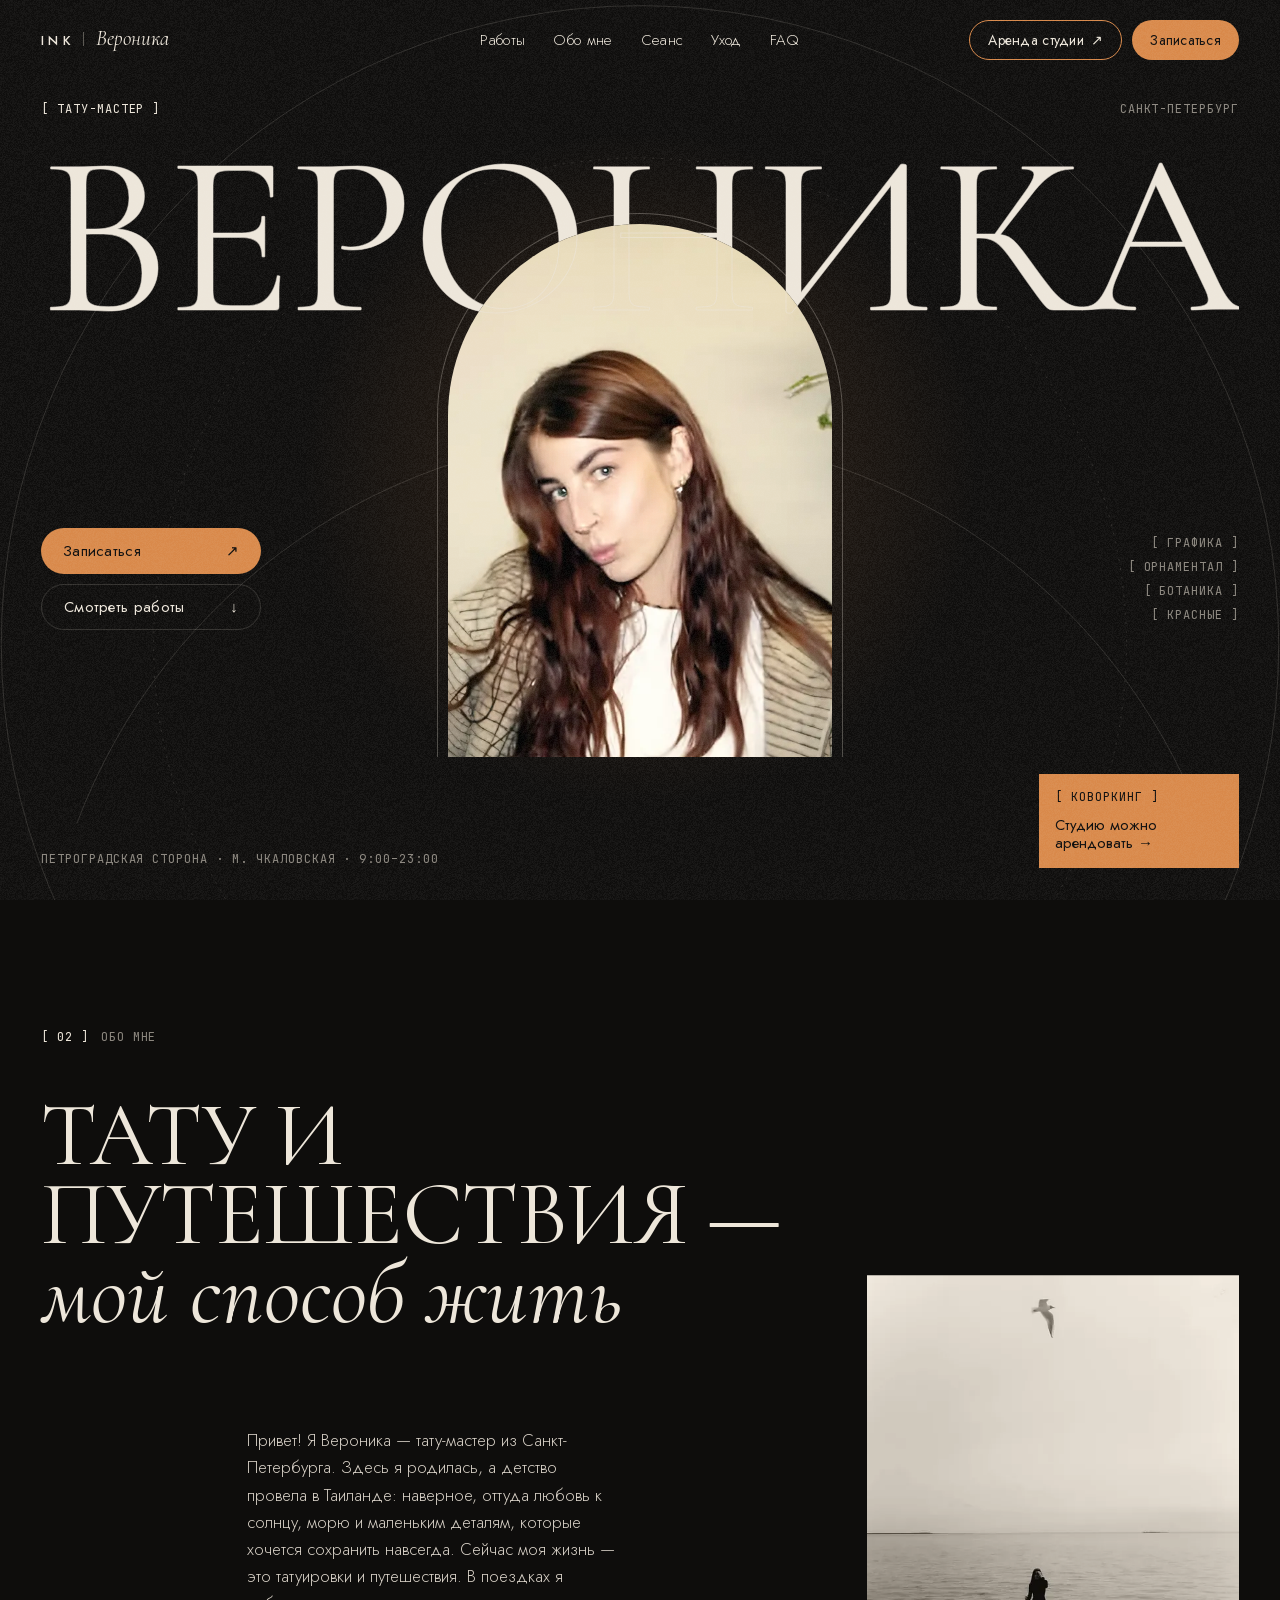
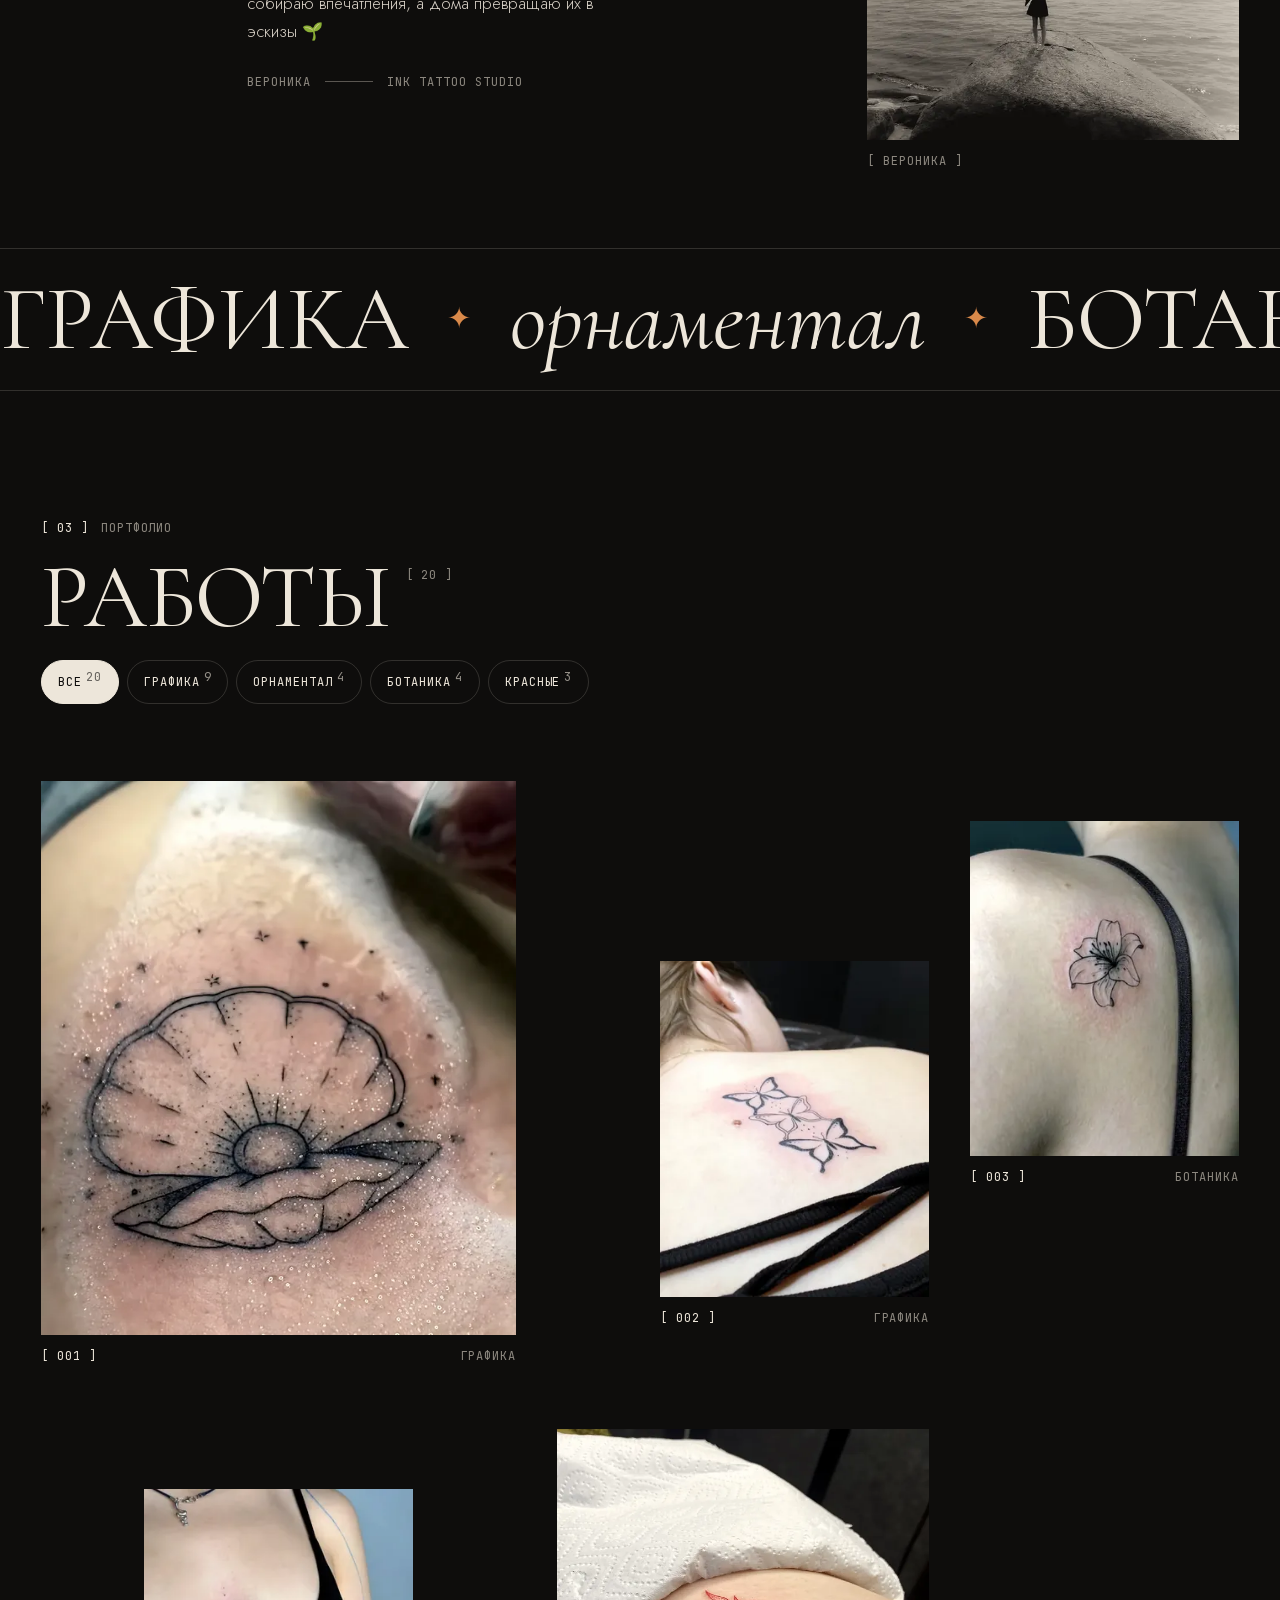
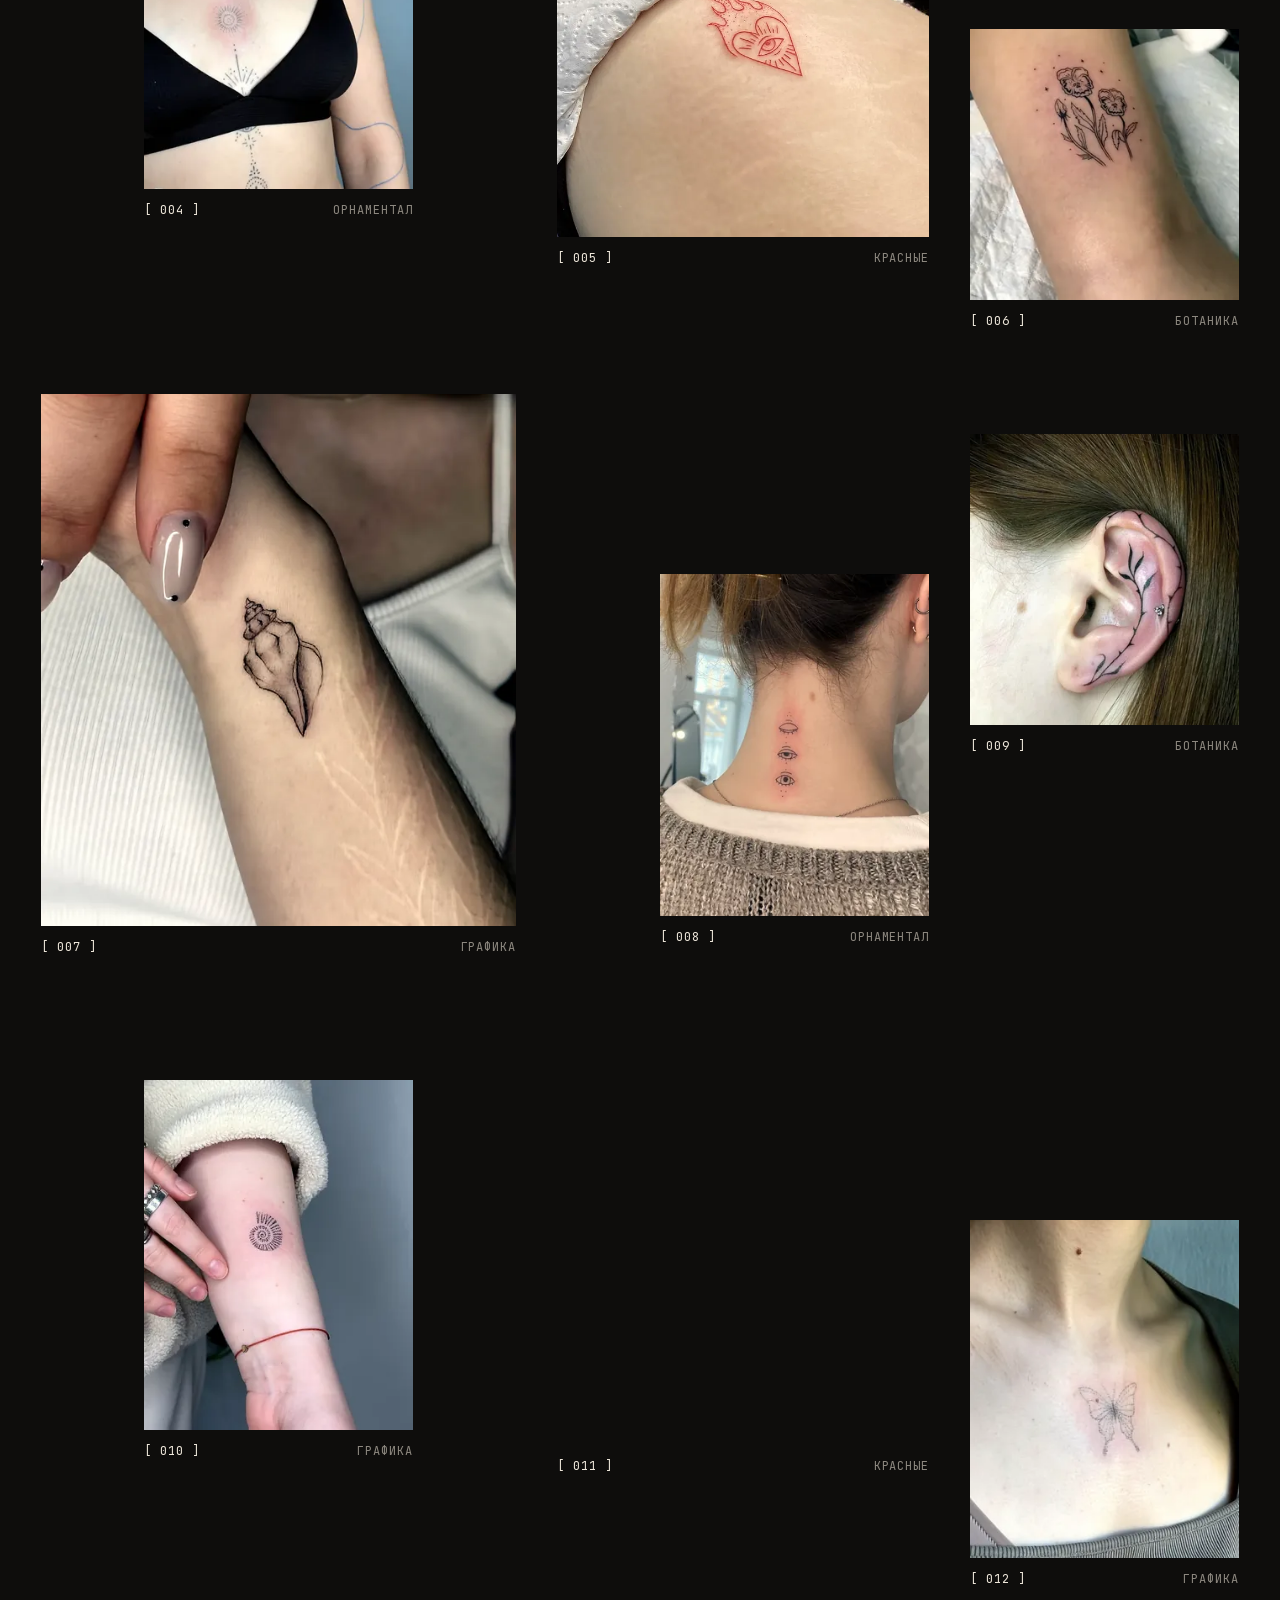
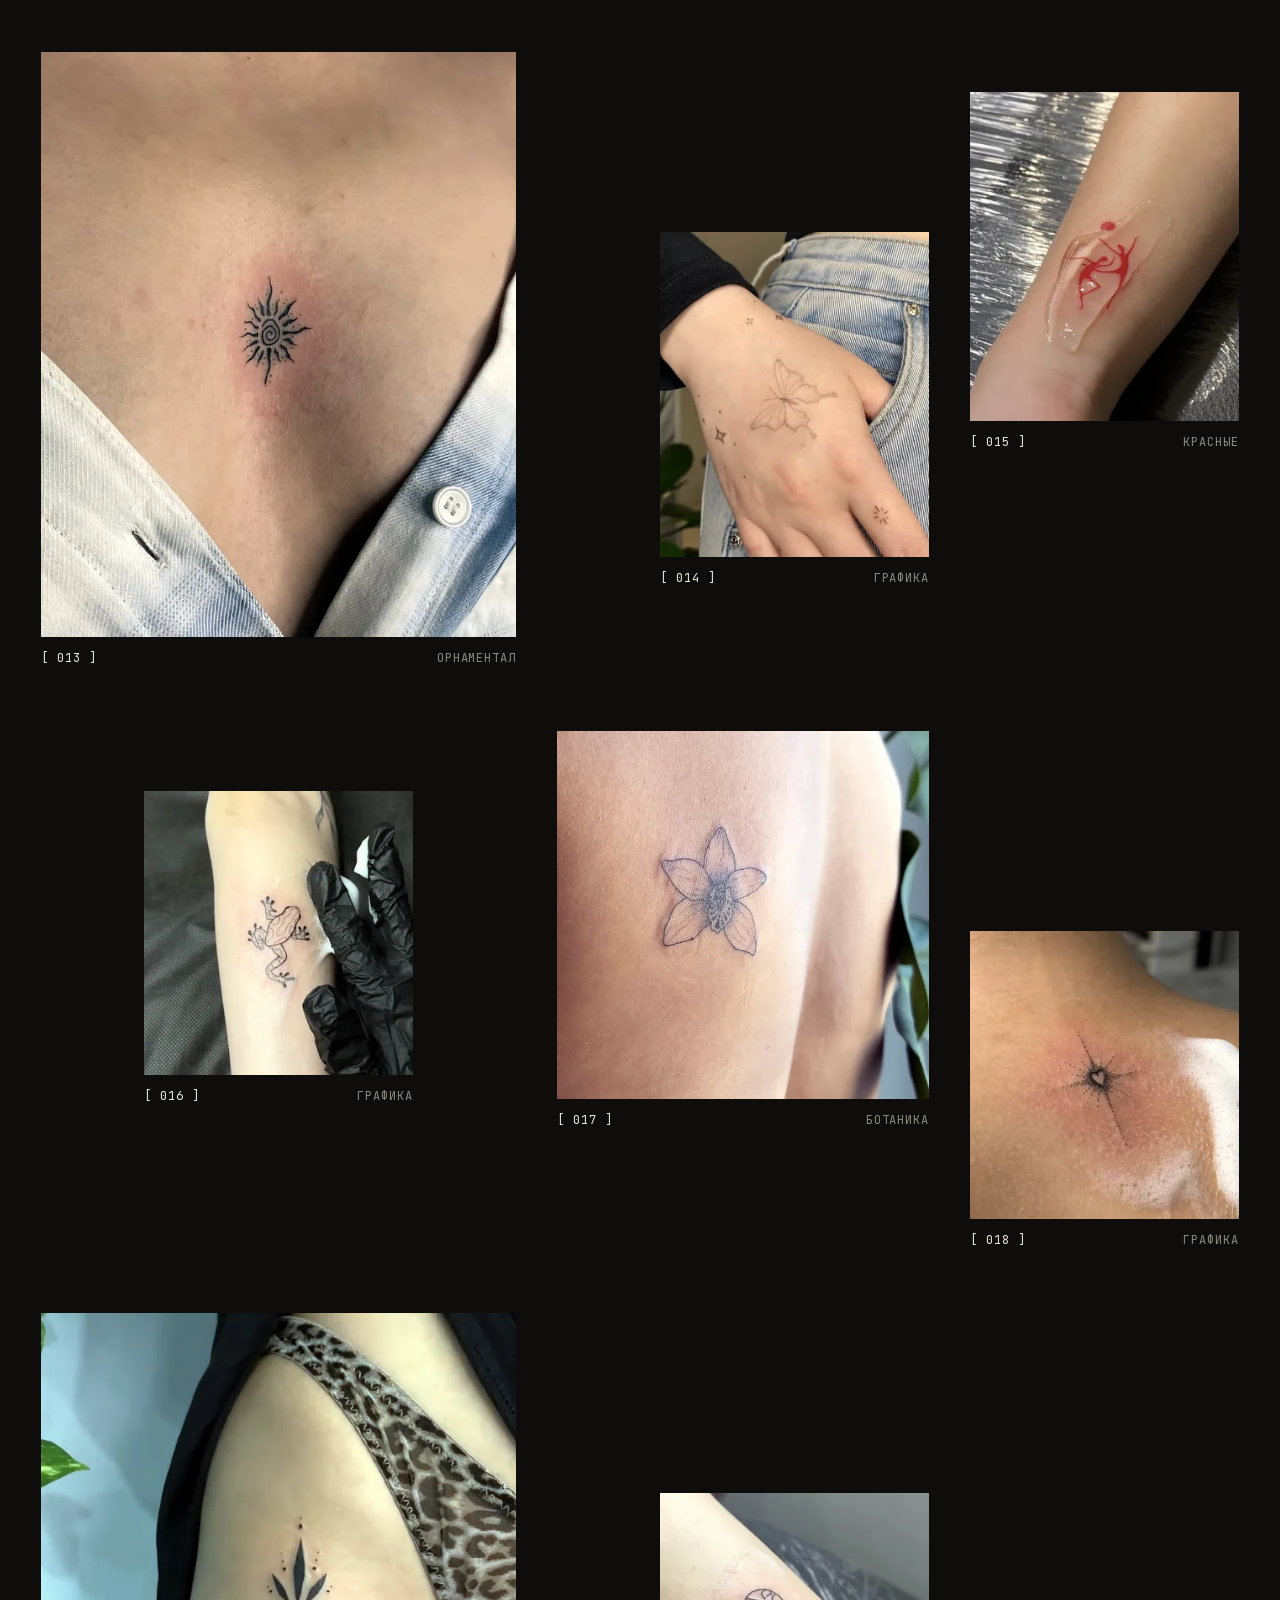
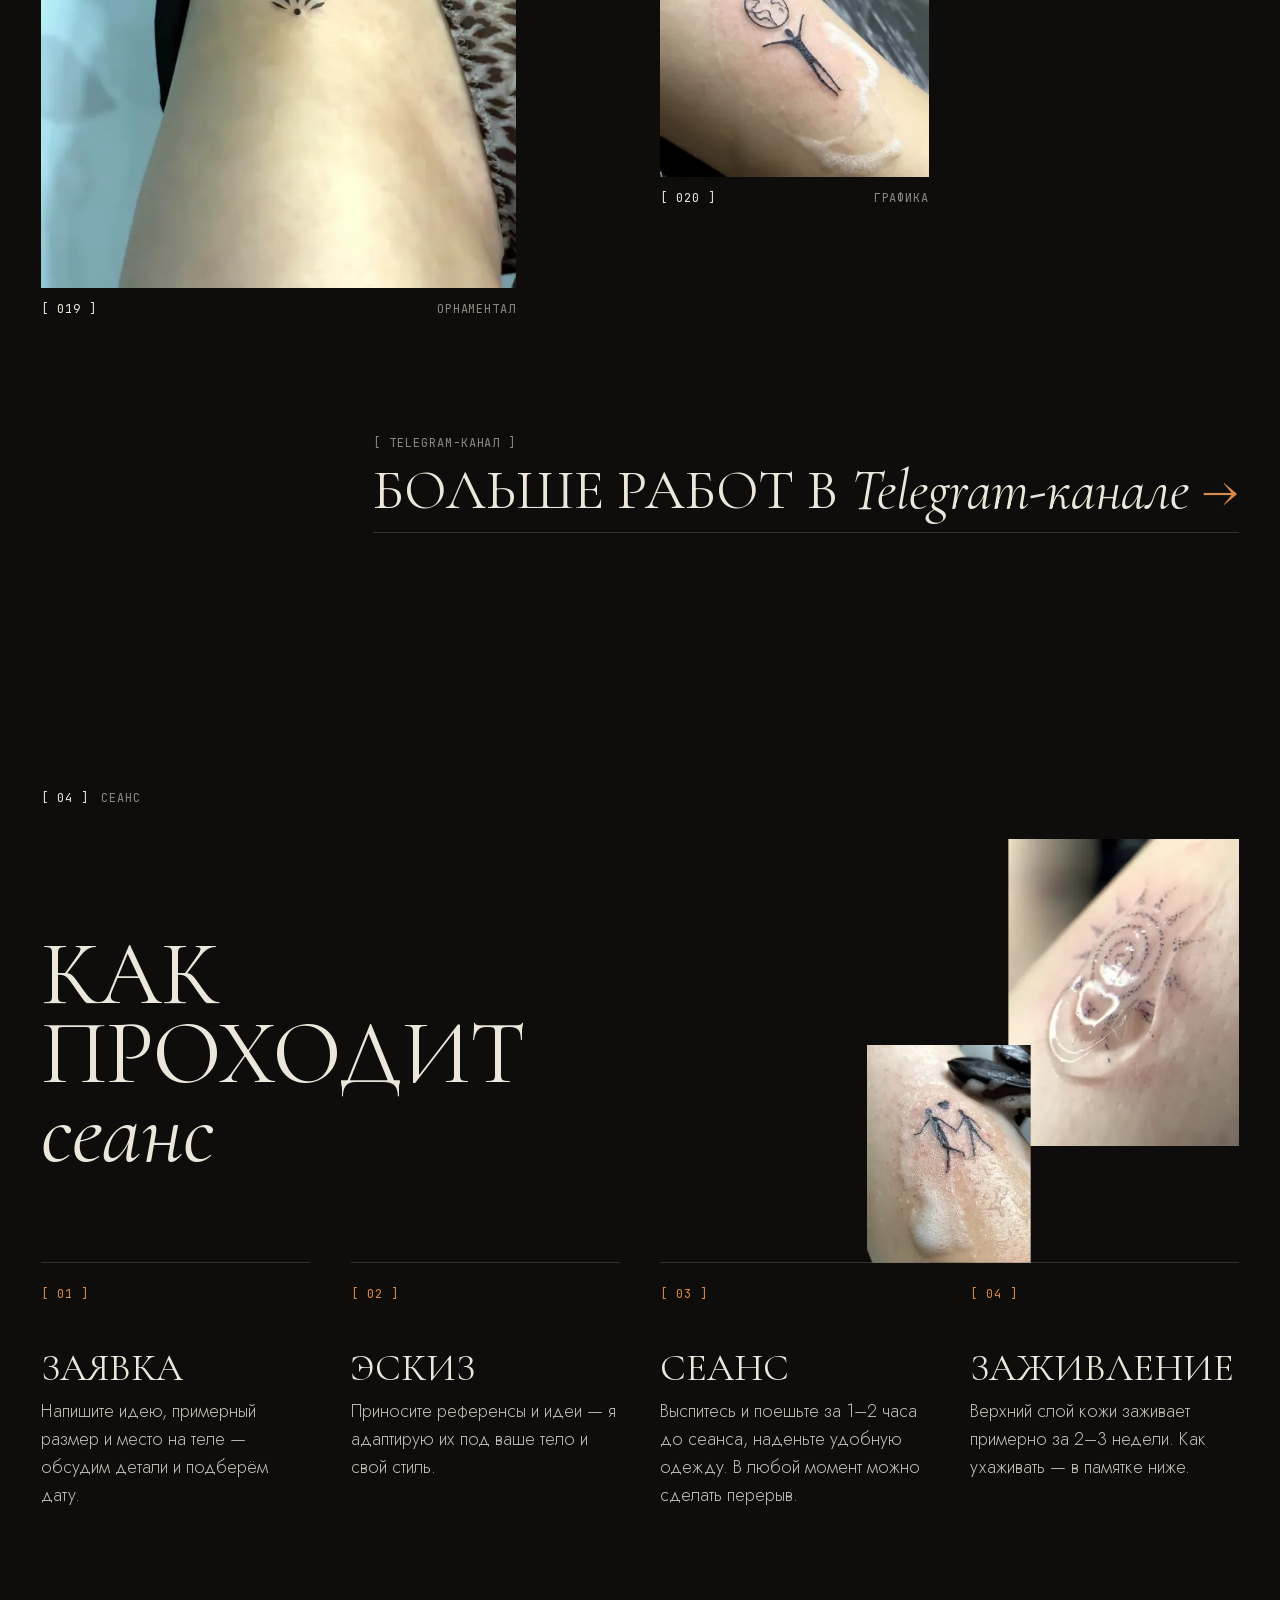
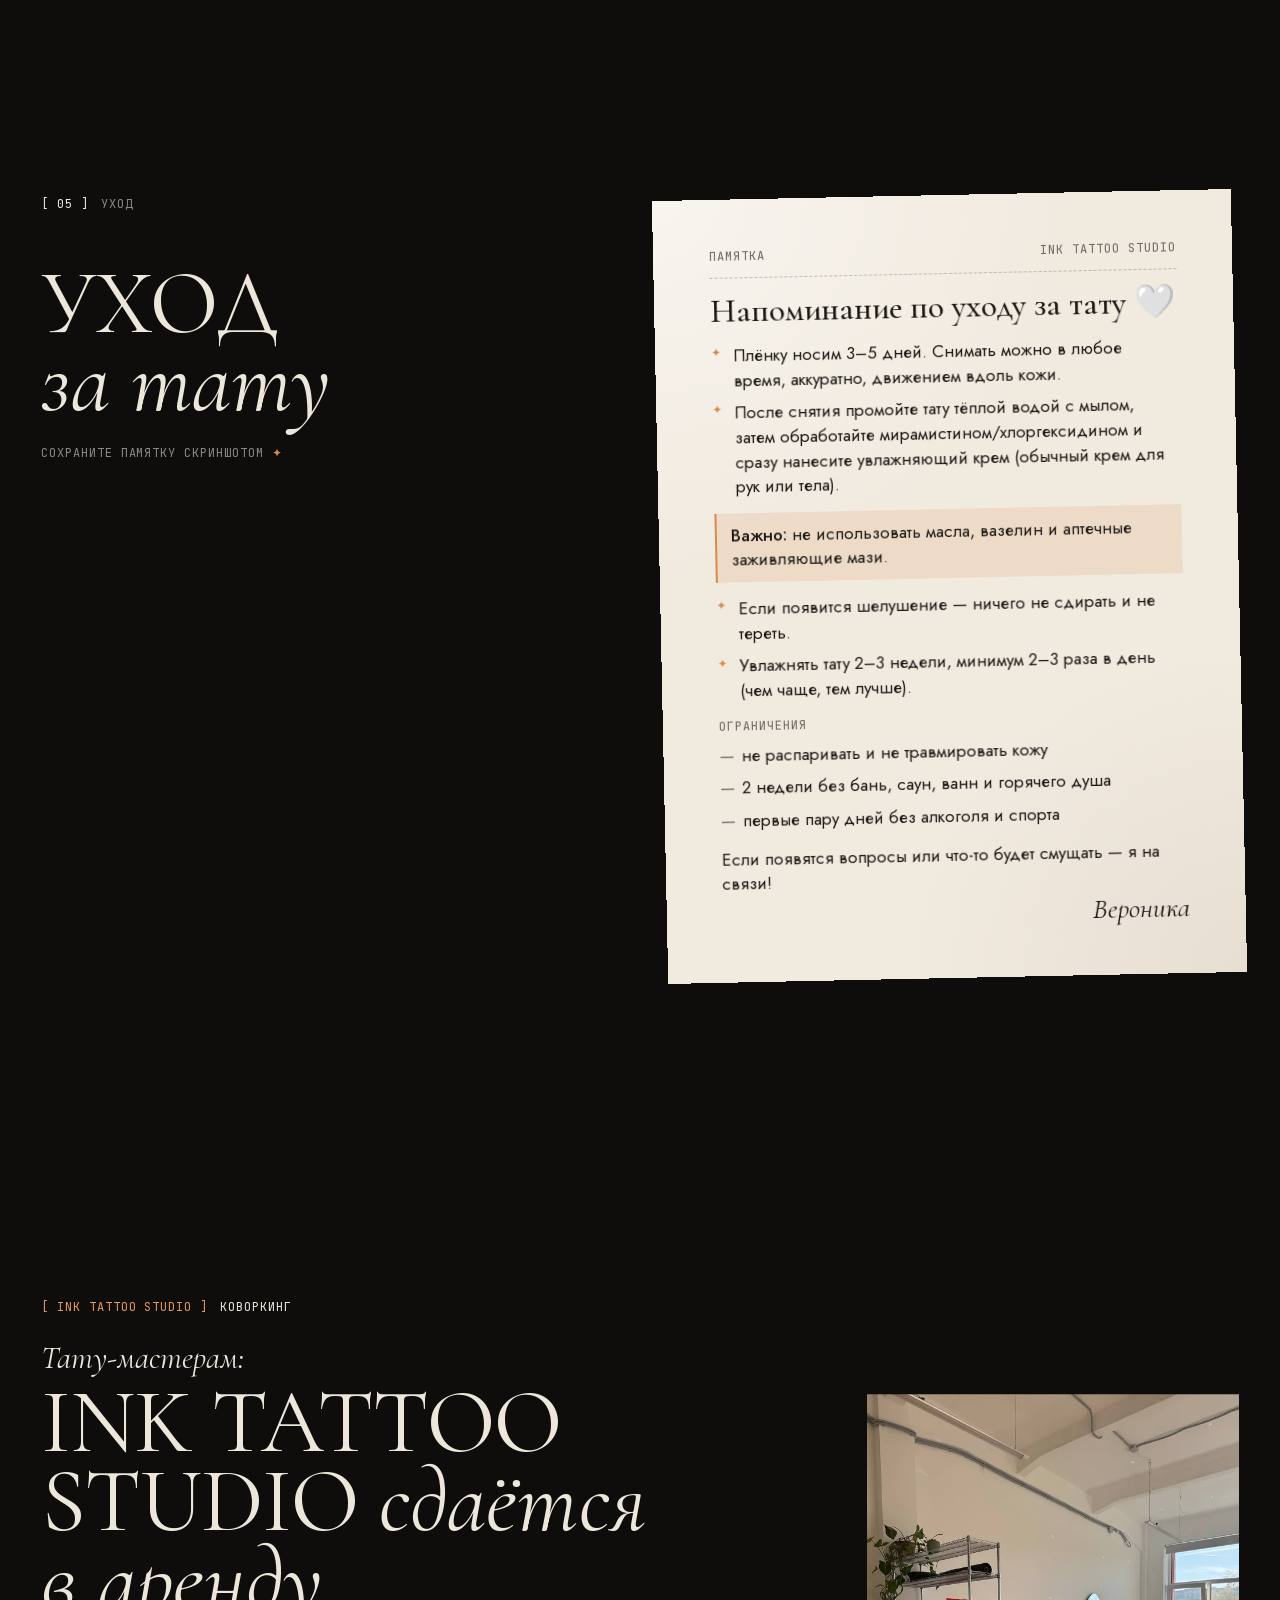
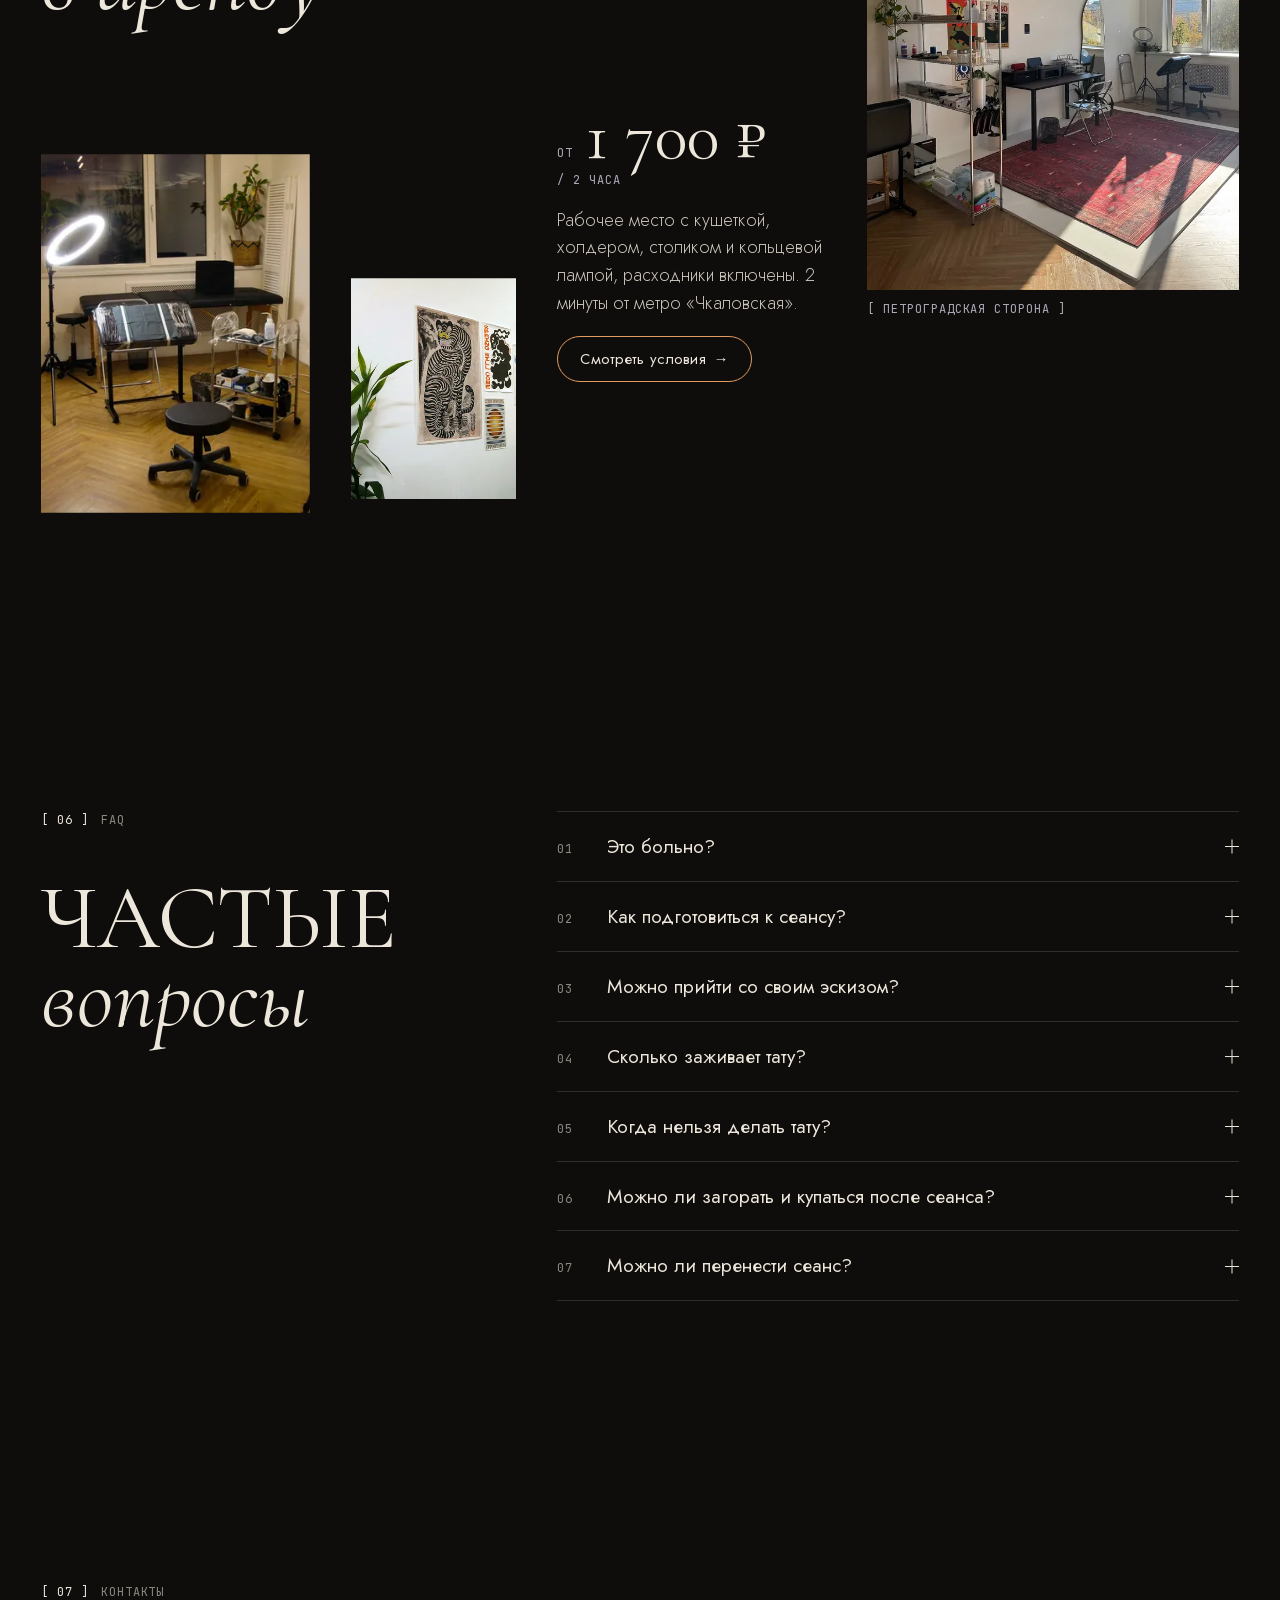
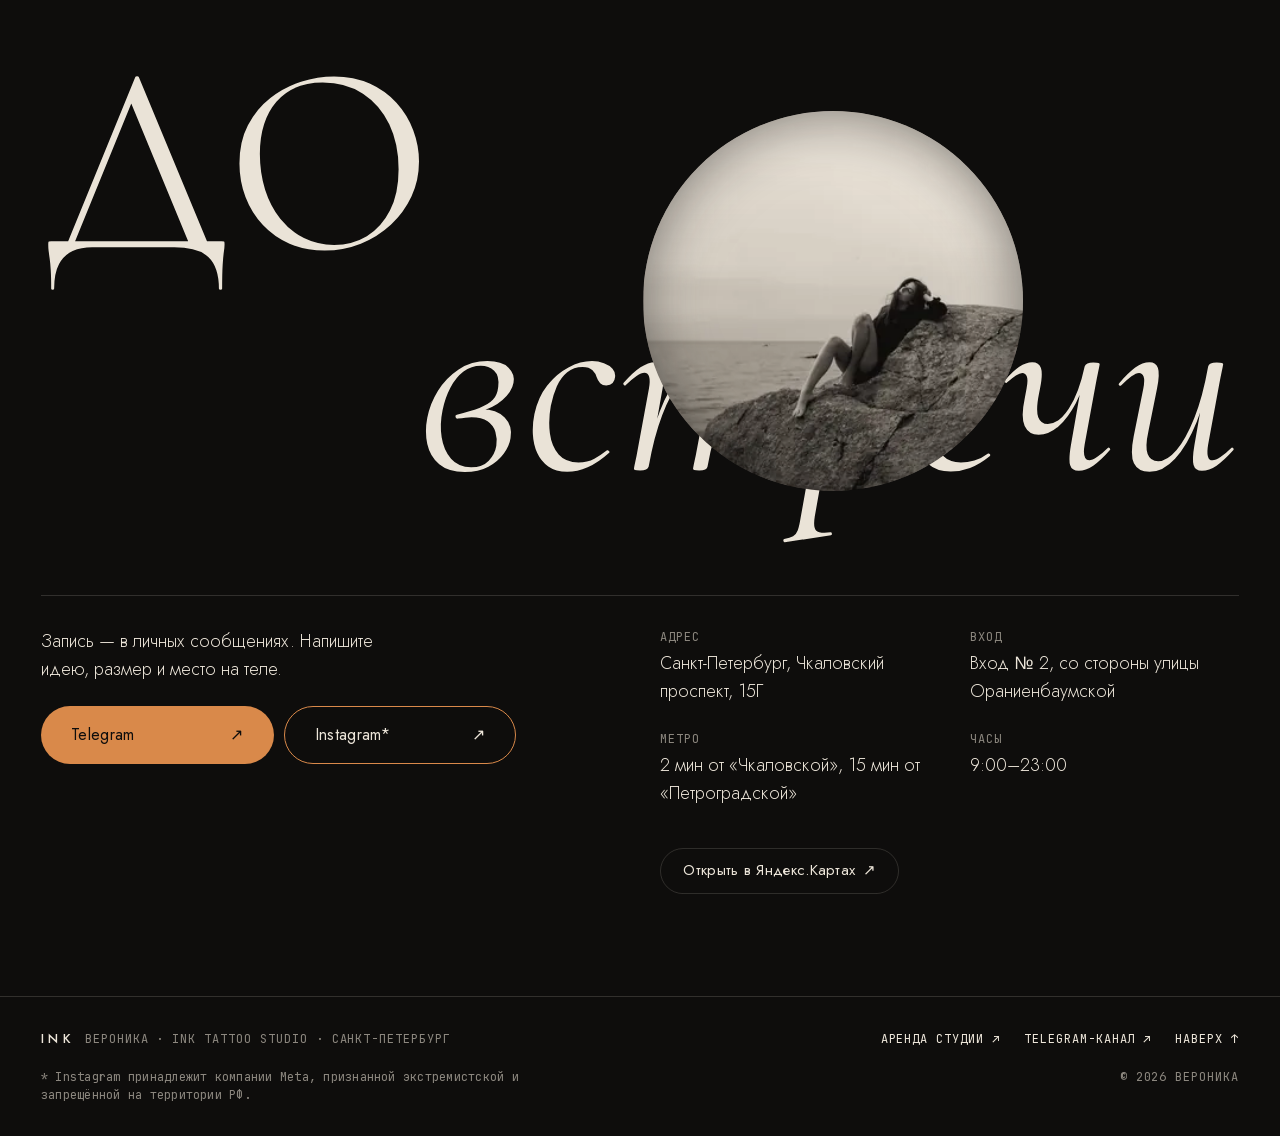
==== index.html @ 16f83d83 "Публикация сайта velloniika.ru" ====
<!doctype html>
<html lang="ru">
<head>
  <meta charset="utf-8">
  <meta name="viewport" content="width=device-width, initial-scale=1, viewport-fit=cover">
  <title>Вероника — тату-мастер, Санкт-Петербург</title>
  <meta name="description" content="Вероника — тату-мастер в Санкт-Петербурге: тонкая графика, орнаментал, ботаника и красные тату. Студия Ink tattoo studio на Петроградской стороне. Запись в Telegram.">
  <meta name="theme-color" content="#0E0D0C">

  <link rel="canonical" href="https://velloniika.ru/">
  <!-- Превью в Telegram/соцсетях (адрес сайта — https://velloniika.ru; при смене домена заменить здесь, в sitemap.xml, robots.txt, CNAME) -->
  <meta property="og:type" content="website">
  <meta property="og:locale" content="ru_RU">
  <meta property="og:site_name" content="Ink tattoo studio">
  <meta property="og:title" content="Вероника — тату-мастер, Санкт-Петербург">
  <meta property="og:description" content="Тонкая графика, орнаментал, ботаника и красные тату. Запись в Telegram.">
  <meta property="og:url" content="https://velloniika.ru/">
  <meta property="og:image" content="https://velloniika.ru/assets/og/og-index.jpg">
  <meta property="og:image:width" content="1200">
  <meta property="og:image:height" content="630">
  <meta name="twitter:card" content="summary_large_image">
  <link rel="icon" href="assets/icons/favicon.svg" type="image/svg+xml">
  <link rel="icon" href="assets/icons/favicon-32.png" sizes="32x32" type="image/png">
  <link rel="apple-touch-icon" href="assets/icons/apple-touch-icon.png">
  <script type="application/ld+json">
{
  "@context": "https://schema.org",
  "@type": "TattooParlor",
  "name": "Ink tattoo studio",
  "description": "Тату-студия и тату-коворкинг на Петроградской стороне. Тату-мастер Вероника.",
  "url": "https://velloniika.ru/",
  "image": "https://velloniika.ru/assets/og/og-index.jpg",
  "address": {
    "@type": "PostalAddress",
    "streetAddress": "Чкаловский проспект, 15Г (вход № 2, со стороны улицы Ораниенбаумской)",
    "addressLocality": "Санкт-Петербург",
    "addressCountry": "RU"
  },
  "openingHoursSpecification": [
    {
      "@type": "OpeningHoursSpecification",
      "dayOfWeek": [
        "Monday",
        "Tuesday",
        "Wednesday",
        "Thursday",
        "Friday",
        "Saturday",
        "Sunday"
      ],
      "opens": "09:00",
      "closes": "23:00"
    }
  ],
  "sameAs": [
    "https://t.me/velloniikainktattoo",
    "https://instagram.com/velloniika.ink"
  ]
}
  </script>
  <!-- Яндекс.Метрика: создайте счётчик на metrika.yandex.ru, вставьте сюда его код вместо этого комментария
       и замените 00000000 на номер счётчика.
  <script>(function(m,e,t,r,i,k,a){m[i]=m[i]||function(){(m[i].a=m[i].a||[]).push(arguments)};m[i].l=1*new Date();
  k=e.createElement(t),a=e.getElementsByTagName(t)[0],k.async=1,k.src=r,a.parentNode.insertBefore(k,a)})
  (window,document,"script","https://mc.yandex.ru/metrika/tag.js","ym");ym(00000000,"init",{clickmap:true,trackLinks:true,accurateTrackBounce:true});</script>
  -->
  <link rel="preload" href="assets/fonts/cormorant-garamond.woff2" as="font" type="font/woff2" crossorigin>
  <link rel="preload" href="assets/fonts/jost.woff2" as="font" type="font/woff2" crossorigin>
  <link rel="preload" as="image" type="image/webp"
        imagesrcset="assets/img/portrait-hero-640.webp 640w, assets/img/portrait-hero-1148.webp 1148w"
        imagesizes="(min-width: 1200px) 430px, (min-width: 768px) 360px, 64vw">

  <script>
    /* Вступительная анимация первого экрана (CSS). Выключена при «уменьшить движение». */
    if (!matchMedia('(prefers-reduced-motion: reduce)').matches) document.documentElement.classList.add('intro');
  </script>
  <link rel="stylesheet" href="css/tokens.css">
  <link rel="stylesheet" href="css/base.css">
  <link rel="stylesheet" href="css/components.css">
</head>
<body>
  <a class="skip-link" href="#main">К содержимому</a>

  <!-- ===== ШАПКА ===== -->
  <header class="header">
    <a class="brand" href="index.html" aria-label="INK Вероника — на главную">
      <span class="brand__mark">INK</span>
      <span class="brand__sep" aria-hidden="true"></span>
      <span class="brand__name">Вероника</span>
    </a>

    <nav class="nav" aria-label="Основное меню">
      <ul class="nav__list">
        <li><a class="nav__link" href="#works">Работы</a></li>
        <li><a class="nav__link" href="#about">Обо мне</a></li>
        <li><a class="nav__link" href="#session">Сеанс</a></li>
        <li><a class="nav__link" href="#care">Уход</a></li>
        <li><a class="nav__link" href="#faq">FAQ</a></li>
      </ul>
    </nav>

    <div class="header__actions">
      <a class="btn btn--outline header__rent" href="cowork.html">Аренда студии <span class="btn__arrow" aria-hidden="true">↗</span></a>
      <a class="btn btn--fill header__book" href="#contacts" data-book="tattoo" data-link="telegram.chat">Записаться</a>
      <button class="burger" type="button" aria-expanded="false" aria-controls="menu">
        <span class="burger__lines" aria-hidden="true"></span>
        <span class="visually-hidden">Открыть меню</span>
      </button>
    </div>
  </header>

  <!-- ===== МЕНЮ (телефон / планшет) ===== -->
  <div class="menu" id="menu" aria-label="Меню" data-lenis-prevent>
    <ul class="menu__list">
      <li><a class="menu__link" href="#works"><span class="mono">01</span>Работы</a></li>
      <li><a class="menu__link" href="#about"><span class="mono">02</span>Обо мне</a></li>
      <li><a class="menu__link" href="#session"><span class="mono">03</span>Сеанс</a></li>
      <li><a class="menu__link" href="#care"><span class="mono">04</span>Уход</a></li>
      <li><a class="menu__link" href="#faq"><span class="mono">05</span>FAQ</a></li>
    </ul>
    <div class="menu__footer">
      <a class="btn btn--fill" href="#contacts" data-book="tattoo" data-link="telegram.chat">Записаться</a>
      <a class="btn btn--outline" href="cowork.html">Аренда студии <span class="btn__arrow" aria-hidden="true">↗</span></a>
      <p class="menu__note mono">Петроградская сторона · м. Чкаловская · <span class="nowrap">9:00–23:00</span></p>
    </div>
  </div>

  <main id="main">
    <!-- ===== 1. ПЕРВЫЙ ЭКРАН ===== -->
    <section class="hero" aria-labelledby="hero-title">
      <div class="hero__bg" aria-hidden="true">
        <div class="hero__glow"></div>
        <svg class="hero__arcs" viewBox="0 0 1000 1000" fill="none">
          <circle cx="500" cy="500" r="499" stroke="currentColor" vector-effect="non-scaling-stroke"/>
          <circle cx="500" cy="500" r="380" stroke="currentColor" vector-effect="non-scaling-stroke" stroke-dasharray="2 7"/>
          <path d="M60 640 A 470 470 0 0 1 940 640" stroke="currentColor" vector-effect="non-scaling-stroke"/>
        </svg>
      </div>

      <p class="hero__kicker mono">
        <span class="bracket">Тату-мастер</span>
        <span class="muted">Санкт-Петербург</span>
      </p>

      <div class="hero__stage">
        <div class="hero__name-wrap">
          <h1 class="hero__name display" id="hero-title" aria-label="Вероника — тату-мастер, Санкт-Петербург">
            <span class="hero__name-line" aria-hidden="true"><span class="char" style="--i:0">В</span><span class="char" style="--i:1">е</span><span class="char" style="--i:2">р</span><span class="char" style="--i:3">о</span><span class="char" style="--i:4">н</span><span class="char" style="--i:5">и</span><span class="char" style="--i:6">к</span><span class="char" style="--i:7">а</span></span>
            <span class="visually-hidden"> — тату-мастер, Санкт-Петербург</span>
          </h1>
          <div class="hero__ghost display" aria-hidden="true"><span class="char" style="--i:0">В</span><span class="char" style="--i:1">е</span><span class="char" style="--i:2">р</span><span class="char" style="--i:3">о</span><span class="char" style="--i:4">н</span><span class="char" style="--i:5">и</span><span class="char" style="--i:6">к</span><span class="char" style="--i:7">а</span></div>
        </div>

        <figure class="hero__arch">
          <div class="hero__photo">
            <img src="assets/img/portrait-hero-640.webp"
                 srcset="assets/img/portrait-hero-640.webp 640w, assets/img/portrait-hero-1148.webp 1148w"
                 sizes="(min-width: 1200px) 430px, (min-width: 768px) 360px, 64vw"
                 width="1148" height="1617"
                 alt="Вероника, тату-мастер — портрет: рыжие волосы, светлый пиджак"
                 fetchpriority="high" decoding="async">
          </div>
        </figure>
      </div>

      <div class="hero__meta">
        <p class="hero__styles mono" aria-label="Стили">
          <span class="hero__style">графика</span><span class="star" aria-hidden="true">✦</span>
          <span class="hero__style">орнаментал</span><span class="star" aria-hidden="true">✦</span>
          <span class="hero__style">ботаника</span><span class="star" aria-hidden="true">✦</span>
          <span class="hero__style">красные</span>
        </p>
        <div class="hero__cta">
          <a class="btn btn--fill" href="#contacts" data-book="tattoo" data-link="telegram.chat">Записаться <span class="btn__arrow" aria-hidden="true">↗</span></a>
          <a class="btn btn--ghost btn--down" href="#works">Смотреть работы <span class="btn__arrow" aria-hidden="true">↓</span></a>
        </div>
      </div>

      <div class="hero__foot">
        <p class="hero__ticker mono"><span>Петроградская сторона</span><span>м. Чкаловская · <span class="nowrap">9:00–23:00</span></span></p>
        <a class="rent-card" href="cowork.html">
          <span class="mono">[ Коворкинг ]</span>
          <span class="rent-card__text">Студию можно арендовать <span aria-hidden="true">→</span></span>
        </a>
      </div>
    </section>

    <!-- ===== 2. ОБО МНЕ ===== -->
    <section class="about section" id="about" aria-labelledby="about-title">
      <svg class="about__arc" viewBox="0 0 600 1200" fill="none" aria-hidden="true">
        <path d="M600 0 A 600 600 0 0 0 600 1200" stroke="currentColor" vector-effect="non-scaling-stroke"/>
      </svg>
      <div class="wrap grid-12">
        <p class="section__label mono"><span class="bracket">02</span> Обо мне</p>
        <h2 class="about__title display" id="about-title">Тату и путешествия&nbsp;—<br><em>мой способ жить</em></h2>
        <div class="about__text">
          <p class="about__lead">Привет! Я Вероника — тату-мастер из Санкт-Петербурга. Здесь я родилась, а детство провела в Таиланде: наверное, оттуда любовь к солнцу, морю и маленьким деталям, которые хочется сохранить навсегда. Сейчас моя жизнь — это татуировки и путешествия. В поездках я собираю впечатления, а дома превращаю их в эскизы 🌱</p>
          <p class="about__sign"><span class="mono muted">Вероника</span> <span class="about__sign-line" aria-hidden="true"></span> <span class="mono muted">Ink tattoo studio</span></p>
        </div>
        <figure class="about__photo">
          <img src="assets/img/portrait-about-640.webp"
               srcset="assets/img/portrait-about-320.webp 320w, assets/img/portrait-about-640.webp 640w, assets/img/portrait-about-1280.webp 1280w"
               sizes="(min-width: 1200px) 30vw, (min-width: 768px) 44vw, 78vw"
               width="1656" height="1830" loading="lazy" decoding="async"
               alt="Вероника стоит на большом камне у моря, над ней летит чайка — чёрно-белое фото">
          <figcaption class="mono muted"><span class="bracket">Вероника</span></figcaption>
        </figure>
      </div>
    </section>

    <!-- ===== 3. БЕГУЩАЯ СТРОКА СТИЛЕЙ ===== -->
    <div class="marquee">
      <p class="visually-hidden">Стили: графика, орнаментал, ботаника, красные тату, тонкая линия</p>
      <div class="marquee__track" aria-hidden="true">
        <span>Графика</span><i>✦</i><span><em>орнаментал</em></span><i>✦</i><span>Ботаника</span><i>✦</i><span><em>красные</em></span><i>✦</i><span>Тонкая линия</span><i>✦</i>
        <span>Графика</span><i>✦</i><span><em>орнаментал</em></span><i>✦</i><span>Ботаника</span><i>✦</i><span><em>красные</em></span><i>✦</i><span>Тонкая линия</span><i>✦</i>
      </div>
    </div>

    <!-- ===== 4. РАБОТЫ ===== -->
    <section class="works section" id="works" aria-labelledby="works-title">
      <div class="wrap">
        <div class="works__head">
          <p class="section__label mono"><span class="bracket">03</span> Портфолио</p>
          <h2 class="works__title display" id="works-title">Работы <sup class="works__count mono" data-works-count></sup></h2>
          <div class="filter" role="group" aria-label="Фильтр по стилям" data-filter></div>
        </div>
        <ul class="works__grid" data-works-grid></ul>
        <noscript><p class="mono muted">Чтобы увидеть работы, включите JavaScript — или загляните в Telegram-канал.</p></noscript>
        <div class="works__more">
          <a class="link-big" href="#contacts" data-link="telegram.channel">
            <span class="mono muted">[ Telegram-канал ]</span>
            <span class="link-big__text">Больше работ в <em>Telegram-канале</em> <span class="link-big__arrow" aria-hidden="true">→</span></span>
          </a>
        </div>
      </div>
    </section>

    <!-- ===== 5. КАК ПРОХОДИТ СЕАНС ===== -->
    <section class="session section" id="session" aria-labelledby="session-title">
      <div class="wrap grid-12">
        <p class="section__label mono"><span class="bracket">04</span> Сеанс</p>
        <h2 class="session__title display" id="session-title">Как проходит<br><em>сеанс</em></h2>
        <div class="session__photos" aria-hidden="true">
          <img class="session__photo session__photo--a" src="assets/img/process-gel-640.webp" srcset="assets/img/process-gel-320.webp 320w, assets/img/process-gel-640.webp 640w" sizes="(min-width: 1200px) 22vw, 45vw" width="1656" height="2516" loading="lazy" decoding="async" alt="">
          <img class="session__photo session__photo--b" src="assets/img/process-foam-640.webp" srcset="assets/img/process-foam-320.webp 320w, assets/img/process-foam-640.webp 640w" sizes="(min-width: 1200px) 22vw, 45vw" width="1656" height="2280" loading="lazy" decoding="async" alt="">
        </div>
        <ol class="steps">
          <li class="step">
            <span class="step__num mono"><span class="bracket">01</span></span>
            <h3 class="step__title">Заявка</h3>
            <p class="step__text">Напишите идею, примерный размер и место на теле — обсудим детали и подберём дату.</p>
          </li>
          <li class="step">
            <span class="step__num mono"><span class="bracket">02</span></span>
            <h3 class="step__title">Эскиз</h3>
            <p class="step__text">Приносите референсы и идеи — я адаптирую их под ваше тело и свой стиль.</p>
          </li>
          <li class="step">
            <span class="step__num mono"><span class="bracket">03</span></span>
            <h3 class="step__title">Сеанс</h3>
            <p class="step__text">Выспитесь и поешьте за 1–2 часа до сеанса, наденьте удобную одежду. В любой момент можно сделать перерыв.</p>
          </li>
          <li class="step">
            <span class="step__num mono"><span class="bracket">04</span></span>
            <h3 class="step__title">Заживление</h3>
            <p class="step__text">Верхний слой кожи заживает примерно за 2–3 недели. Как ухаживать — в памятке ниже.</p>
          </li>
        </ol>
      </div>
    </section>

    <!-- ===== 6. УХОД ЗА ТАТУ ===== -->
    <section class="care section" id="care" aria-labelledby="care-title">
      <div class="wrap grid-12">
        <div class="care__aside">
          <p class="section__label mono"><span class="bracket">05</span> Уход</p>
          <h2 class="care__title display" id="care-title">Уход<br><em>за тату</em></h2>
          <p class="care__hint mono muted">Сохраните памятку скриншотом <span class="star" aria-hidden="true">✦</span></p>
        </div>
        <article class="note" aria-label="Памятка по уходу за тату">
          <header class="note__head">
            <span class="mono">Памятка</span>
            <span class="mono">Ink tattoo studio</span>
          </header>
          <h3 class="note__title">Напоминание по уходу за&nbsp;тату 🤍</h3>
          <ul class="note__list">
            <li>Плёнку носим 3–5 дней. Снимать можно в любое время, аккуратно, движением вдоль кожи.</li>
            <li>После снятия промойте тату тёплой водой с мылом, затем обработайте мирамистином/хлоргексидином и сразу нанесите увлажняющий крем (обычный крем для рук или тела).</li>
          </ul>
          <p class="note__warn"><strong>Важно:</strong> не использовать масла, вазелин и аптечные заживляющие мази.</p>
          <ul class="note__list">
            <li>Если появится шелушение — ничего не сдирать и не тереть.</li>
            <li>Увлажнять тату 2–3 недели, минимум 2–3 раза в день (чем чаще, тем лучше).</li>
          </ul>
          <p class="note__sub mono">Ограничения</p>
          <ul class="note__dash">
            <li>не распаривать и не травмировать кожу</li>
            <li>2 недели без бань, саун, ванн и горячего душа</li>
            <li>первые пару дней без алкоголя и спорта</li>
          </ul>
          <p class="note__end">Если появятся вопросы или что-то будет смущать — я на связи!</p>
          <p class="note__sign">Вероника</p>
        </article>
      </div>
    </section>

    <!-- ===== 7. ТИЗЕР КОВОРКИНГА ===== -->
    <section class="teaser" aria-labelledby="teaser-title">
      <div class="teaser__glow" aria-hidden="true"></div>
      <div class="wrap grid-12 teaser__inner">
        <p class="section__label mono"><span class="bracket">Ink tattoo studio</span> Коворкинг</p>
        <h2 class="teaser__title display" id="teaser-title"><span class="teaser__for">Тату-мастерам:</span> Ink tattoo studio <em>сдаётся в&nbsp;аренду</em></h2>
        <figure class="teaser__ph teaser__ph--a">
          <img src="assets/img/studio-overview-640.webp" srcset="assets/img/studio-overview-320.webp 320w, assets/img/studio-overview-640.webp 640w, assets/img/studio-overview-1280.webp 1280w"
               sizes="(min-width: 1200px) 30vw, 60vw" width="1920" height="2560" loading="lazy" decoding="async"
               alt="Студия: светлый зал, стеллаж с растениями, красный ковёр и большое окно">
          <figcaption class="mono"><span class="bracket">Петроградская сторона</span></figcaption>
        </figure>
        <figure class="teaser__ph teaser__ph--b">
          <img src="assets/img/studio-evening-640.webp" srcset="assets/img/studio-evening-320.webp 320w, assets/img/studio-evening-640.webp 640w, assets/img/studio-evening-1280.webp 1280w"
               sizes="(min-width: 1200px) 20vw, 42vw" width="1920" height="2560" loading="lazy" decoding="async"
               alt="Рабочее место вечером: кушетка, кольцевая лампа, столик">
        </figure>
        <figure class="teaser__ph teaser__ph--c">
          <img src="assets/img/studio-tiger-640.webp" srcset="assets/img/studio-tiger-320.webp 320w, assets/img/studio-tiger-640.webp 640w, assets/img/studio-tiger-1280.webp 1280w"
               sizes="(min-width: 1200px) 16vw, 42vw" width="1920" height="2560" loading="lazy" decoding="async"
               alt="Постер с тигром и бамбук в зоне отдыха студии">
        </figure>
        <div class="teaser__info">
          <p class="teaser__price"><span class="mono">от</span> 1&nbsp;700&nbsp;₽ <span class="mono">/ 2 часа</span></p>
          <p class="teaser__text">Рабочее место с кушеткой, холдером, столиком и кольцевой лампой, расходники включены. 2 минуты от метро «Чкаловская».</p>
          <a class="btn btn--outline teaser__btn" href="cowork.html">Смотреть условия <span class="btn__arrow" aria-hidden="true">→</span></a>
        </div>
      </div>
    </section>

    <!-- ===== 8. FAQ ===== -->
    <section class="faq section" id="faq" aria-labelledby="faq-title">
      <div class="wrap grid-12">
        <div class="faq__aside">
          <p class="section__label mono"><span class="bracket">06</span> FAQ</p>
          <h2 class="faq__title display" id="faq-title">Частые<br><em>вопросы</em></h2>
        </div>
        <div class="faq__list">
          <details class="qa">
            <summary class="qa__q"><span class="qa__num mono">01</span><span>Это больно?</span><span class="qa__icon" aria-hidden="true"></span></summary>
            <div class="qa__a"><p>Да, но у большинства — вполне терпимо. Чувствительнее рёбра, стопы, кисти, внутренняя сторона рук; мягче — плечо, предплечье, бедро. В любой момент можно сделать перерыв.</p></div>
          </details>
          <details class="qa">
            <summary class="qa__q"><span class="qa__num mono">02</span><span>Как подготовиться к сеансу?</span><span class="qa__icon" aria-hidden="true"></span></summary>
            <div class="qa__a"><p>Выспаться, нормально поесть за 1–2 часа до сеанса, не пить алкоголь накануне и не загорать перед сеансом. Наденьте удобную одежду, которая легко открывает место тату. Можно взять воду и перекус.</p></div>
          </details>
          <details class="qa">
            <summary class="qa__q"><span class="qa__num mono">03</span><span>Можно прийти со своим эскизом?</span><span class="qa__icon" aria-hidden="true"></span></summary>
            <div class="qa__a"><p>Да, приносите референсы и идеи — я адаптирую их под ваше тело и свой стиль.</p></div>
          </details>
          <details class="qa">
            <summary class="qa__q"><span class="qa__num mono">04</span><span>Сколько заживает тату?</span><span class="qa__icon" aria-hidden="true"></span></summary>
            <div class="qa__a"><p>Верхний слой кожи заживает примерно за 2–3 недели, полностью кожа восстанавливается за месяц-два. Как ухаживать — <a class="text-link" href="#care">в памятке</a>.</p></div>
          </details>
          <details class="qa">
            <summary class="qa__q"><span class="qa__num mono">05</span><span>Когда нельзя делать тату?</span><span class="qa__icon" aria-hidden="true"></span></summary>
            <div class="qa__a"><p>При беременности и грудном вскармливании, при простуде или температуре, если кожа в этом месте воспалена или повреждена. Если есть хронические заболевания или вы принимаете препараты, разжижающие кровь, — сначала посоветуйтесь с врачом и предупредите меня.</p></div>
          </details>
          <details class="qa">
            <summary class="qa__q"><span class="qa__num mono">06</span><span>Можно ли загорать и купаться после сеанса?</span><span class="qa__icon" aria-hidden="true"></span></summary>
            <div class="qa__a"><p>Пока тату заживает — нет: без бассейна, моря, солярия и активного солнца. После заживления на солнце наносите на тату крем с высоким SPF — так она дольше останется яркой.</p></div>
          </details>
          <details class="qa">
            <summary class="qa__q"><span class="qa__num mono">07</span><span>Можно ли перенести сеанс?</span><span class="qa__icon" aria-hidden="true"></span></summary>
            <div class="qa__a"><p>Да, если предупредить меня не позже чем за день до сеанса, — подберём новую дату, а предоплату я верну. Если написать позже, предоплата не возвращается.</p></div>
          </details>
        </div>
      </div>
    </section>

    <!-- ===== 9. ФИНАЛ ===== -->
    <section class="final" id="contacts" aria-labelledby="final-title">
      <div class="wrap">
        <p class="section__label mono"><span class="bracket">07</span> Контакты</p>
        <div class="final__stage">
          <h2 class="final__title display" id="final-title">До <em>встречи</em></h2>
          <figure class="final__photo">
            <img src="assets/img/portrait-final-640.webp"
                 srcset="assets/img/portrait-final-320.webp 320w, assets/img/portrait-final-640.webp 640w, assets/img/portrait-final-1280.webp 1280w"
                 sizes="(min-width: 1200px) 22vw, 46vw" width="1656" height="1668" loading="lazy" decoding="async"
                 alt="Вероника полулёжа на камне у моря — чёрно-белое фото">
          </figure>
        </div>

        <div class="final__grid">
          <div class="final__actions">
            <p class="final__lead">Запись — в личных сообщениях. Напишите идею, размер и место на теле.</p>
            <div class="final__buttons">
              <a class="btn btn--fill btn--lg" href="#contacts" data-link="telegram.chat">Telegram <span class="btn__arrow" aria-hidden="true">↗</span></a>
              <a class="btn btn--outline btn--lg" href="#contacts" data-link="instagram.profile">Instagram* <span class="btn__arrow" aria-hidden="true">↗</span></a>
            </div>
          </div>
          <dl class="final__info">
            <div><dt class="mono muted">Адрес</dt><dd data-text="studio.address">Санкт-Петербург, Чкаловский проспект, 15Г</dd></div>
            <div><dt class="mono muted">Вход</dt><dd data-text="studio.entrance">Вход № 2, со стороны улицы Ораниенбаумской</dd></div>
            <div><dt class="mono muted">Метро</dt><dd data-text="studio.metro">2 мин от «Чкаловской», 15 мин от «Петроградской»</dd></div>
            <div><dt class="mono muted">Часы</dt><dd data-text="studio.hours">9:00–23:00</dd></div>
          </dl>
          <a class="btn btn--ghost final__map" href="#contacts" data-link="studio.map">Открыть в Яндекс.Картах <span class="btn__arrow" aria-hidden="true">↗</span></a>
        </div>
      </div>
    </section>
    <!-- Липкая кнопка «Записаться» (телефон) -->
    <div class="sticky-book">
      <a class="btn btn--fill" href="#contacts" data-book="tattoo" data-link="telegram.chat">Записаться на сеанс</a>
    </div>
  </main>

  <!-- ===== ФУТЕР ===== -->
  <footer class="footer">
    <div class="wrap footer__inner">
      <p class="footer__brand"><span class="brand__mark">INK</span> <span class="mono muted">Вероника · Ink tattoo studio · Санкт-Петербург</span></p>
      <nav class="footer__nav mono" aria-label="Ссылки в подвале">
        <a href="cowork.html">Аренда студии ↗</a>
        <a href="#contacts" data-link="telegram.channel">Telegram-канал ↗</a>
        <a href="#main">Наверх ↑</a>
      </nav>
      <p class="footer__note mono muted">* Instagram принадлежит компании Meta, признанной экстремистской и запрещённой на территории РФ.</p>
      <p class="footer__copy mono muted">© <span data-year>2026</span> Вероника</p>
    </div>
  </footer>


  <!-- ===== ОКНО ЗАПИСИ (на телефоне — шторка снизу) ===== -->
  <dialog class="sheet" id="book" aria-labelledby="book-title">
    <div class="sheet__panel" data-lenis-prevent>
      <span class="sheet__handle" aria-hidden="true"></span>
      <div class="sheet__head">
        <p class="mono muted" data-book-label>[ Вероника · тату-мастер ]</p>
        <button class="sheet__close" type="button" data-close aria-label="Закрыть окно">
          <span aria-hidden="true"></span>
        </button>
      </div>
      <h2 class="sheet__title display" id="book-title">Запись на&nbsp;<em>тату</em></h2>
      <p class="sheet__lead" data-book-lead>Напишите идею, примерный размер и место на теле — обсудим детали и подберём удобную дату.</p>
      <div class="sheet__links">
        <a class="contact contact--main" href="#contacts" data-link="telegram.chat">
          <span class="contact__name">Telegram</span>
          <span class="contact__sub mono"><span data-text="telegram.username">@velloniika</span> · личный чат</span>
          <span class="contact__arrow" aria-hidden="true">↗</span>
        </a>
        <a class="contact" href="#contacts" data-link="instagram.direct">
          <span class="contact__name">Instagram*</span>
          <span class="contact__sub mono">Директ · <span data-text="instagram.username">velloniika.ink</span></span>
          <span class="contact__arrow" aria-hidden="true">↗</span>
        </a>
      </div>
      <p class="sheet__note mono">* Instagram принадлежит компании Meta, признанной экстремистской и запрещённой на территории РФ</p>
    </div>
  </dialog>

  <!-- ===== ЛАЙТБОКС РАБОТ ===== -->
  <dialog class="lightbox" id="lightbox" aria-label="Просмотр работы">
    <div class="lightbox__bar">
      <p class="mono" aria-live="polite"><span class="bracket" data-lb-count>001 / 020</span> <span class="muted" data-lb-style></span></p>
      <button class="sheet__close" type="button" data-close aria-label="Закрыть просмотр"><span aria-hidden="true"></span></button>
    </div>
    <div class="lightbox__stage" data-lb-stage tabindex="-1" autofocus>
      <img class="lightbox__img" data-lb-img alt="">
    </div>
    <div class="lightbox__foot">
      <button class="lightbox__nav" type="button" data-lb-prev aria-label="Предыдущая работа">←</button>
      <p class="lightbox__cap" data-lb-cap></p>
      <button class="lightbox__nav" type="button" data-lb-next aria-label="Следующая работа">→</button>
    </div>
  </dialog>

  <script src="js/config.js"></script>
  <script src="js/works.js"></script>
  <script src="assets/vendor/gsap.min.js" defer></script>
  <script src="assets/vendor/ScrollTrigger.min.js" defer></script>
  <script src="assets/vendor/lenis.min.js" defer></script>
  <script src="js/main.js" defer></script>
</body>
</html>
---- css/tokens.css ----
/* =========================================================
   ТОКЕНЫ: шрифты, цвета, размеры. Меняйте цвета только здесь.
   ========================================================= */

/* --- Шрифты (локально, кириллица + латиница). Собираются скриптом scripts/build_fonts.py --- */
@font-face {
  font-family: 'Cormorant Garamond'; font-style: normal; font-weight: 400 500; font-display: swap;
  src: url('../assets/fonts/cormorant-garamond.woff2') format('woff2');
}
@font-face {
  font-family: 'Cormorant Garamond'; font-style: italic; font-weight: 400 500; font-display: swap;
  src: url('../assets/fonts/cormorant-garamond-italic.woff2') format('woff2');
}
@font-face {
  font-family: 'Jost'; font-style: normal; font-weight: 300 500; font-display: swap;
  src: url('../assets/fonts/jost.woff2') format('woff2');
}
@font-face {
  font-family: 'JetBrains Mono'; font-style: normal; font-weight: 400; font-display: swap;
  src: url('../assets/fonts/jetbrains-mono.woff2') format('woff2');
}

:root {
  /* Мир Вероники — тушь */
  --ink: #0E0D0C;          /* фон главной */
  --ink-2: #1B1A18;        /* карточки на чёрном */
  /* Мир студии — ночной индиго (замер из сторис студии) */
  --indigo: #253255;
  --indigo-2: #313E66;
  /* Текст и бумага */
  --bone: #EDE6DA;         /* основной текст на тёмном (15.7:1 на --ink) */
  --paper: #F1EADF;        /* светлые вставки */
  --text-dark: #1A1714;    /* текст на бумаге (14.9:1) */
  --muted: #8C877F;        /* вторичный текст на чёрном (5.4:1) */
  --muted-indigo: #ABA8B6; /* вторичный текст на индиго (5.3:1) */
  --muted-paper: #6B655D;  /* вторичный текст на бумаге (4.8:1) */
  --line: rgba(237, 230, 218, 0.16);  /* линии 1px */
  --accent: #D9894A;       /* янтарь: кнопки, ✦, свечение (7:1 на --ink) */
  --accent-indigo: #E39A5E;/* янтарь для текста на индиго (5.4:1) */

  /* Шрифты */
  --f-display: 'Cormorant Garamond', 'Times New Roman', serif;
  --f-text: 'Jost', 'Helvetica Neue', Arial, sans-serif;
  --f-mono: 'JetBrains Mono', ui-monospace, Menlo, monospace;

  /* Шкала: огромный — обычный — крошечный */
  --fs-name: clamp(60px, 18vw, 280px);
  --fs-h2: clamp(40px, 7vw, 120px);
  --fs-menu: clamp(44px, 11vw, 96px);
  --fs-body: clamp(16px, 0.35vw + 14.6px, 18px);
  --fs-small: 14px;
  --fs-mono: 12px;

  /* Сетка и отступы */
  --gutter: clamp(16px, 3.2vw, 48px);
  --header-h: 64px;
  --radius-pill: 999px;
  --ease: cubic-bezier(.22, .8, .2, 1);
}

@media (min-width: 768px) {
  :root { --header-h: 80px; }
}
---- css/base.css ----
/* =========================================================
   БАЗА: сброс, типографика, зерно, общие утилиты
   ========================================================= */

*, *::before, *::after { box-sizing: border-box; }
html { -webkit-text-size-adjust: 100%; text-size-adjust: 100%; }
body {
  margin: 0;
  background: var(--ink);
  color: var(--bone);
  font-family: var(--f-text);
  font-size: var(--fs-body);
  font-weight: 300;
  line-height: 1.55;
  -webkit-font-smoothing: antialiased;
  -moz-osx-font-smoothing: grayscale;
  text-rendering: optimizeLegibility;
  overflow-x: clip;
}
[hidden] { display: none !important; }
img, svg { display: block; max-width: 100%; }
img { height: auto; }
a { color: inherit; text-decoration: none; }
button { font: inherit; color: inherit; background: none; border: 0; padding: 0; cursor: pointer; }
h1, h2, h3, p, ul, ol, figure { margin: 0; }
ul, ol { padding: 0; list-style: none; }

::selection { background: var(--accent); color: var(--ink); }

/* Видимый фокус для клавиатуры */
:focus-visible {
  outline: 1px solid var(--accent);
  outline-offset: 4px;
  border-radius: 2px;
}

/* Ссылка «перейти к содержимому» */
.skip-link {
  position: absolute; left: var(--gutter); top: -100px; z-index: 200;
  padding: 10px 18px; background: var(--accent); color: var(--ink);
  font-family: var(--f-mono); font-size: var(--fs-mono); text-transform: uppercase; letter-spacing: .08em;
  border-radius: var(--radius-pill);
}
.skip-link:focus { top: 12px; }

.visually-hidden {
  position: absolute !important; width: 1px; height: 1px; overflow: hidden;
  clip: rect(0 0 0 0); clip-path: inset(50%); white-space: nowrap;
}

/* --- Типографика --- */
.display {
  font-family: var(--f-display);
  font-weight: 400;
  text-transform: uppercase;
  line-height: .88;
  letter-spacing: -0.01em;
}
.display em, .display i { font-style: italic; text-transform: none; letter-spacing: 0; }

/* Крошечные моноширинные подписи: [ 001 ], [ графика ] */
.mono {
  font-family: var(--f-mono);
  font-size: var(--fs-mono);
  font-weight: 400;
  text-transform: uppercase;
  letter-spacing: .08em;
  line-height: 1.5;
}
.bracket::before { content: '[\00a0'; }
.bracket::after  { content: '\00a0]'; }
.muted { color: var(--muted); }
.star { color: var(--accent); }

/* --- Зерно плёнки поверх всего сайта --- */
body::after {
  content: '';
  position: fixed; inset: 0; z-index: 150;
  pointer-events: none;
  opacity: .055;
  background-image: url("../assets/img/grain.png");
  background-size: 160px 160px;
}

/* --- Контейнер и сетка 12 колонок --- */
.wrap { padding-inline: var(--gutter); }
.grid-12 {
  display: grid;
  grid-template-columns: repeat(12, minmax(0, 1fr));
  column-gap: var(--gutter);
}

/* Блокировка прокрутки (меню, окна) */
html.is-locked, html.is-locked body { overflow: hidden; }

@media (prefers-reduced-motion: reduce) {
  *, *::before, *::after {
    animation-duration: .001ms !important;
    animation-iteration-count: 1 !important;
    transition-duration: .001ms !important;
    scroll-behavior: auto !important;
  }
}
---- css/components.css ----
/* =========================================================
   КОМПОНЕНТЫ: кнопки, шапка, меню, первый экран
   ========================================================= */

/* ---------- Кнопки-капсулы ---------- */
.btn {
  --h: 46px;
  display: inline-flex; align-items: center; justify-content: center; gap: .5em;
  min-height: var(--h);
  padding: 0 22px;
  border-radius: var(--radius-pill);
  font-family: var(--f-text); font-size: 15px; font-weight: 400; letter-spacing: .02em;
  line-height: 1; white-space: nowrap;
  transition: background-color .35s var(--ease), color .35s var(--ease), border-color .35s var(--ease);
}
.btn--fill { background: var(--accent); color: var(--ink); }
.btn--fill:hover { background: var(--bone); }
.btn--outline { border: 1px solid var(--accent); color: var(--bone); }
.btn--outline:hover { background: var(--accent); color: var(--ink); }
.btn--ghost { border: 1px solid var(--line); color: var(--bone); }
.btn--ghost:hover { border-color: var(--bone); }
.btn__arrow { display: inline-block; transition: transform .35s var(--ease); }
.btn:hover .btn__arrow { transform: translate(2px, -2px); }
.btn--down:hover .btn__arrow { transform: translateY(3px); }

/* ---------- Шапка ---------- */
.header {
  position: fixed; inset: 0 0 auto 0; z-index: 100;
  height: var(--header-h);
  display: flex; align-items: center; justify-content: space-between; gap: 24px;
  padding-inline: var(--gutter);
  transition: background-color .4s var(--ease), transform .45s var(--ease), border-color .4s var(--ease);
  border-bottom: 1px solid transparent;
}
.header.is-scrolled {
  background: rgba(14, 13, 12, .82);
  -webkit-backdrop-filter: blur(14px); backdrop-filter: blur(14px);
  border-bottom-color: var(--line);
}
.header.is-hidden { transform: translateY(-100%); }

.brand { display: inline-flex; align-items: baseline; gap: 12px; padding-block: 10px; }
.brand__mark {
  font-family: var(--f-text); font-weight: 500; font-size: 13px;
  letter-spacing: .34em; margin-right: -.34em;
}
.brand__sep { width: 1px; height: 14px; background: var(--muted); align-self: center; opacity: .6; }
.brand__name { font-family: var(--f-display); font-style: italic; font-size: 21px; line-height: 1; }

.nav { display: none; }
.nav__list { display: flex; gap: clamp(18px, 2.2vw, 36px); }
.nav__link {
  position: relative; font-size: 15px; letter-spacing: .02em; padding: 6px 0;
}
.nav__link::after {
  content: ''; position: absolute; left: 0; right: 0; bottom: 0; height: 1px;
  background: var(--accent); transform: scaleX(0); transform-origin: right;
  transition: transform .45s var(--ease);
}
.nav__link:hover::after { transform: scaleX(1); transform-origin: left; }

.header__actions { display: flex; align-items: center; gap: 10px; }
.header__actions .btn { --h: 40px; padding: 0 18px; font-size: 14px; }
.header__rent, .header__book { display: none; }

.burger {
  position: relative; width: 44px; height: 44px; margin-right: -10px;
  display: grid; place-items: center;
}
.burger__lines { position: relative; width: 24px; height: 9px; }
.burger__lines::before, .burger__lines::after {
  content: ''; position: absolute; left: 0; right: 0; height: 1px; background: var(--bone);
  transition: transform .45s var(--ease), top .45s var(--ease);
}
.burger__lines::before { top: 0; }
.burger__lines::after { top: 8px; }
.burger[aria-expanded="true"] .burger__lines::before { top: 4px; transform: rotate(45deg); }
.burger[aria-expanded="true"] .burger__lines::after { top: 4px; transform: rotate(-45deg); }

@media (min-width: 768px) {
  .header__rent, .header__book { display: inline-flex; }
}
@media (min-width: 1200px) {
  .nav { display: block; position: absolute; left: 50%; transform: translateX(-50%); }
  .burger { display: none; }
}

/* ---------- Полноэкранное меню (телефон/планшет) ---------- */
.menu {
  position: fixed; inset: 0; z-index: 90;
  display: flex; flex-direction: column;
  padding: calc(var(--header-h) + 24px) var(--gutter) calc(24px + env(safe-area-inset-bottom));
  background: var(--ink);
  overflow-y: auto;
  opacity: 0; visibility: hidden;
  transition: opacity .45s var(--ease), visibility 0s linear .45s;
}
.menu.is-open { opacity: 1; visibility: visible; transition: opacity .45s var(--ease); }
.menu__list { display: flex; flex-direction: column; gap: 2px; margin-block: auto; }
.menu__link {
  display: flex; align-items: baseline; gap: 14px;
  font-family: var(--f-display); font-size: var(--fs-menu); line-height: 1; text-transform: uppercase;
  padding-block: 6px;
}
.menu__link .mono { color: var(--muted); transform: translateY(-.9em); }
.menu__link:hover { color: var(--accent); }
.menu__footer { display: flex; flex-wrap: wrap; gap: 10px; padding-top: 32px; border-top: 1px solid var(--line); margin-top: 32px; }
.menu__footer .btn { flex: 1 1 160px; }
.menu__note { width: 100%; margin-top: 14px; color: var(--muted); }

/* ---------- Липкая кнопка «Записаться» (телефон) ---------- */
.sticky-book {
  position: fixed; z-index: 80;
  left: var(--gutter); right: var(--gutter); bottom: calc(14px + env(safe-area-inset-bottom));
  transform: translateY(160%);
  transition: transform .5s var(--ease);
}
.sticky-book .btn { width: 100%; --h: 52px; font-size: 16px; box-shadow: 0 0 0 1px rgba(14,13,12,.4); }
.sticky-book.is-visible { transform: none; }
@media (min-width: 768px) { .sticky-book { display: none; } }

/* =========================================================
   ПЕРВЫЙ ЭКРАН
   ========================================================= */
.hero {
  position: relative;
  min-height: 100svh;
  padding: calc(var(--header-h) + 14px) var(--gutter) 28px;
  display: flex; flex-direction: column;
  overflow: hidden;
  isolation: isolate;
}

/* Тонкие дуги и тёплое свечение на фоне */
.hero__bg { position: absolute; inset: 0; z-index: -1; pointer-events: none; }
.hero__arcs {
  position: absolute; left: 50%; top: var(--arc-top, 46%);
  width: max(150vw, 760px); aspect-ratio: 1;
  transform: translate(-50%, -32%);
  color: var(--bone); opacity: .14;
}
.hero__glow {
  position: absolute; left: 50%; top: 52%;
  width: min(110vw, 900px); aspect-ratio: 1;
  transform: translate(-50%, -50%);
  background: radial-gradient(closest-side, rgba(217, 137, 74, .16), rgba(217, 137, 74, .05) 55%, transparent 75%);
}

.hero__kicker { display: flex; justify-content: space-between; gap: 12px; color: var(--bone); }
.hero__kicker .muted { color: var(--muted); }

/* Сцена: имя + арка (слои). Имя и контур-«призрак» лежат в одной ячейке сетки — совпадают точно */
.hero__stage { position: relative; margin-top: 10px; text-align: center; }
.hero__name-wrap { display: grid; }
.hero__name, .hero__ghost {
  grid-area: 1 / 1;
  font-size: var(--fs-name);
  white-space: nowrap;
  padding-right: .03em;       /* запас под выносной элемент «А» */
}
.hero__name { position: relative; z-index: 1; }
.hero__name-line { display: block; }
.hero__ghost {
  position: relative; z-index: 3;
  color: transparent;
  -webkit-text-stroke: 1px rgba(237, 230, 218, .55);
  pointer-events: none; user-select: none;
}

.hero__arch {
  --w: min(64vw, 300px, calc((100svh - 330px) * .72));
  position: relative; z-index: 2;
  width: var(--w);
  margin: calc(var(--fs-name) * -0.5) auto 0;
}
.hero__arch::before {          /* тонкий контур арки, чуть больше фото */
  content: ''; position: absolute; inset: -11px -11px 0;
  border: 1px solid rgba(237, 230, 218, .28); border-bottom: 0;
  border-radius: 999px 999px 0 0;
  pointer-events: none;
}
.hero__photo {
  aspect-ratio: .72;
  border-radius: 999px 999px 0 0;
  overflow: hidden;
  background: var(--ink-2);
}
.hero__photo img { width: 100%; height: 100%; object-fit: cover; object-position: 50% 30%; }

.hero__meta { display: flex; flex-direction: column; gap: 18px; margin-top: 22px; }
.hero__styles { display: flex; flex-wrap: wrap; justify-content: center; gap: 4px 10px; color: var(--muted); }
.hero__styles .star { font-size: 9px; align-self: center; }
.hero__cta { display: flex; gap: 10px; justify-content: center; flex-wrap: wrap; }
.hero__cta .btn { flex: 1 1 0; max-width: 220px; }

.hero__foot {
  display: flex; align-items: flex-end; justify-content: space-between; gap: 16px;
  margin-top: auto; padding-top: 26px;
}
.hero__ticker { color: var(--muted); }
.hero__ticker > span { display: block; }
.nowrap { white-space: nowrap; }

/* Карточка «Студию можно арендовать» */
.rent-card {
  flex: 0 0 auto;
  display: flex; flex-direction: column; gap: 10px;
  width: 172px; padding: 14px 16px 15px;
  background: var(--accent); color: var(--ink);
  transition: background-color .4s var(--ease);
}
.rent-card:hover { background: var(--bone); }
.rent-card__text { font-family: var(--f-text); font-size: 15px; line-height: 1.25; font-weight: 400; }
.rent-card__text span { display: inline-block; transition: transform .35s var(--ease); }
.rent-card:hover .rent-card__text span { transform: translateX(4px); }

/* Планшет */
@media (min-width: 768px) {
  .hero { padding-top: calc(var(--header-h) + 20px); }
  .hero__arch { --w: min(52vw, 440px, calc((100svh - 430px) * .72)); }
  .hero__meta { flex-direction: row; justify-content: space-between; align-items: center; }
  .hero__cta .btn { flex: 0 0 auto; }
  .rent-card { width: 200px; }
}

/* Десктоп: асимметрия — подписи по краям арки */
@media (min-width: 1200px) {
  .hero__stage { margin-top: 2vh; }
  .hero__meta {
    position: absolute; inset: auto var(--gutter) 30%; z-index: 4;
    pointer-events: none;
  }
  .hero__meta > * { pointer-events: auto; }
  .hero__styles { flex-direction: column; align-items: flex-end; text-align: right; order: 2; gap: 6px; }
  .hero__styles .star { display: none; }
  .hero__style::before { content: '[\00a0'; }
  .hero__style::after { content: '\00a0]'; }
  .hero__cta { flex-direction: column; align-items: flex-start; order: 1; }
  .hero__cta .btn { min-width: 220px; justify-content: space-between; }
  .hero { height: 100svh; min-height: 680px; padding-bottom: 0; }
  /* арка «стоит» на нижнем краю экрана */
  .hero__arch { --w: min(30vw, 440px, calc((100svh - 150px - 2vh - var(--fs-name) * .38) * .72)); }
  .hero__foot {
    position: absolute; inset: auto var(--gutter) 32px; z-index: 4;
    padding-top: 0; pointer-events: none;
  }
  .hero__foot > * { pointer-events: auto; }
  .hero__ticker > span { display: inline; }
  .hero__ticker > span + span::before { content: ' · '; }
}

/* =========================================================
   ОБЩЕЕ ДЛЯ СЕКЦИЙ
   ========================================================= */
.section { position: relative; padding-block: clamp(80px, 10vw, 150px); }
.section__label { grid-column: 1 / -1; margin-bottom: clamp(28px, 4vw, 56px); display: flex; gap: 12px; color: var(--muted); }
.section__label .bracket { color: var(--bone); }
.h2, .about__title, .works__title, .session__title, .care__title, .faq__title, .teaser__title {
  font-size: var(--fs-h2);
}
.btn--lg { --h: 58px; padding: 0 30px; font-size: 16px; }
.text-link { text-decoration: underline; text-decoration-color: var(--accent); text-underline-offset: .2em; }
.text-link:hover { color: var(--accent); }

/* Заглушка для недостающих данных */
.todo {
  font-family: var(--f-mono); font-size: 12px; letter-spacing: .04em; line-height: 1.6;
  color: var(--accent);
  border: 1px dashed rgba(217, 137, 74, .6);
  padding: 14px 16px;
}

/* =========================================================
   2. ОБО МНЕ
   ========================================================= */
.about { overflow: hidden; }
.about__arc {
  position: absolute; left: 0; top: 50%; height: 130%; width: auto;
  transform: translate(-62%, -50%); color: var(--bone); opacity: .14; pointer-events: none;
}
.about__title { grid-column: 1 / -1; }
.about__text { grid-column: 1 / -1; margin-top: 40px; max-width: 46ch; display: flex; flex-direction: column; gap: 28px; }
.about__sign { display: flex; align-items: center; gap: 14px; }
.about__sign-line { flex: 0 0 48px; height: 1px; background: var(--muted); opacity: .6; }
.about__photo { grid-column: 4 / -1; margin-top: 56px; }
.about__photo img { width: 100%; aspect-ratio: 4 / 5; object-fit: cover; }
.about__photo figcaption { margin-top: 12px; }

@media (min-width: 768px) {
  .about__text { grid-column: 2 / span 6; }
  .about__photo { grid-column: 8 / -1; grid-row: 2 / span 2; margin-top: 18vw; }
}
@media (min-width: 1200px) {
  .about__title { grid-column: 1 / span 8; }
  .about__text { grid-column: 3 / span 4; margin-top: 64px; }
  .about__photo { grid-column: 9 / span 4; margin-top: 10vw; }
}

/* =========================================================
   3. БЕГУЩАЯ СТРОКА
   ========================================================= */
.marquee {
  overflow: hidden;
  border-block: 1px solid var(--line);
  padding-block: clamp(14px, 2vw, 26px);
}
.marquee__track {
  display: flex; align-items: center; gap: clamp(20px, 3vw, 48px);
  width: max-content;
  font-family: var(--f-display); font-size: clamp(44px, 7vw, 112px); line-height: 1; text-transform: uppercase;
  animation: marquee 60s linear infinite;
}
.marquee__track em { font-style: italic; text-transform: none; }
.marquee__track i { font-style: normal; color: var(--accent); font-size: .32em; }
.marquee:hover .marquee__track { animation-play-state: paused; }
@keyframes marquee { to { transform: translateX(-50%); } }
@media (prefers-reduced-motion: reduce) { .marquee__track { animation: none; } }

/* =========================================================
   4. РАБОТЫ
   ========================================================= */
.works__head { display: grid; gap: 22px; margin-bottom: clamp(40px, 6vw, 96px); }
.works__head .section__label { margin-bottom: 0; }
.works__title { display: flex; align-items: flex-start; gap: 14px; }
.works__count { font-size: var(--fs-mono); color: var(--muted); padding-top: .6em; }

.filter { display: flex; flex-wrap: wrap; gap: 8px; }
.chip {
  min-height: 44px; padding: 0 16px;
  border: 1px solid var(--line); border-radius: var(--radius-pill);
  font-family: var(--f-mono); font-size: var(--fs-mono); text-transform: uppercase; letter-spacing: .08em;
  color: var(--bone);
  transition: background-color .3s var(--ease), color .3s var(--ease), border-color .3s var(--ease);
}
.chip:hover { border-color: var(--bone); }
.chip[aria-pressed="true"] { background: var(--bone); color: var(--ink); border-color: var(--bone); }
.chip sup { font-size: 1em; margin-left: 4px; opacity: .6; vertical-align: super; line-height: 0; }

.works__grid {
  display: grid; grid-template-columns: repeat(12, minmax(0, 1fr));
  column-gap: var(--gutter); row-gap: clamp(32px, 5vw, 72px);
  align-items: start;
}
.work { --ratio: 4 / 5; }
.work__btn { display: block; width: 100%; text-align: left; cursor: zoom-in; }
.work__img { position: relative; overflow: hidden; aspect-ratio: var(--ratio); background: var(--ink-2); }
.work__img img {
  width: 100%; height: 100%; object-fit: cover;
  transition: transform 1.2s var(--ease), opacity .6s var(--ease);
}
.work__cap { display: flex; justify-content: space-between; gap: 12px; margin-top: 12px; color: var(--muted); }
.work__cap .bracket { color: var(--bone); }
@media (hover: hover) {
  .work__btn:hover img { transform: scale(1.04); }
}
.work.is-entering { animation: work-in .7s var(--ease) both; }
@keyframes work-in { from { opacity: 0; transform: translateY(24px); } }

/* Асимметричная раскладка. Телефон/планшет — цикл из 5 */
.work[data-m="0"] { grid-column: 1 / -1; --ratio: 1 / 1; }
.work[data-m="1"] { grid-column: 1 / span 6; --ratio: 3 / 4; }
.work[data-m="2"] { grid-column: 7 / span 6; --ratio: 3 / 4; margin-top: 64px; }
.work[data-m="3"] { grid-column: 1 / span 7; --ratio: 4 / 5; }
.work[data-m="4"] { grid-column: 8 / span 5; --ratio: 3 / 4; margin-top: 96px; }
@media (min-width: 768px) {
  .work[data-m="0"] { grid-column: 1 / span 7; --ratio: 4 / 5; }
  .work[data-m="1"] { grid-column: 9 / span 4; margin-top: 30%; }
  .work[data-m="2"] { grid-column: 2 / span 5; margin-top: 0; }
  .work[data-m="3"] { grid-column: 8 / span 4; margin-top: 18%; }
  .work[data-m="4"] { grid-column: 4 / span 5; margin-top: 0; }
}
/* Десктоп — цикл из 6 */
@media (min-width: 1200px) {
  .work[data-d="0"] { grid-column: 1 / span 5; --ratio: 4 / 5; margin-top: 0; }
  .work[data-d="1"] { grid-column: 7 / span 3; --ratio: 3 / 4; margin-top: 180px; }
  .work[data-d="2"] { grid-column: 10 / span 3; --ratio: 4 / 5; margin-top: 40px; }
  .work[data-d="3"] { grid-column: 2 / span 3; --ratio: 1 / 1; margin-top: 60px; }
  .work[data-d="4"] { grid-column: 6 / span 4; --ratio: 4 / 5; margin-top: 0; }
  .work[data-d="5"] { grid-column: 10 / span 3; --ratio: 3 / 4; margin-top: 200px; }
}

.works__more { margin-top: clamp(64px, 9vw, 140px); display: flex; justify-content: flex-end; }
.link-big { display: inline-flex; flex-direction: column; gap: 10px; }
.link-big__text {
  font-family: var(--f-display); font-size: clamp(30px, 4.4vw, 64px); line-height: 1; text-transform: uppercase;
  border-bottom: 1px solid var(--line); padding-bottom: 14px;
  transition: border-color .4s var(--ease);
}
.link-big__text em { font-style: italic; text-transform: none; }
.link-big__arrow { display: inline-block; color: var(--accent); transition: transform .4s var(--ease); }
.link-big:hover .link-big__text { border-color: var(--accent); }
.link-big:hover .link-big__arrow { transform: translateX(8px); }

/* =========================================================
   5. СЕАНС
   ========================================================= */
.session__title { grid-column: 1 / -1; }
.session__photos { display: none; }
.steps {
  grid-column: 1 / -1; margin-top: clamp(48px, 7vw, 110px);
  display: grid; gap: 0;
  counter-reset: step;
}
.step {
  display: grid; grid-template-columns: 64px 1fr; column-gap: 12px; row-gap: 10px; align-content: start;
  padding-block: 26px 30px;
  border-top: 1px solid var(--line);
}
.step__num { grid-row: 1 / span 2; color: var(--muted); padding-top: .55em; }
.step__num .bracket { color: var(--accent); }
.step__title { font-family: var(--f-display); font-weight: 400; font-size: clamp(30px, 3vw, 44px); line-height: 1; text-transform: uppercase; }
.step__text { color: rgba(237, 230, 218, .82); max-width: 36ch; }

@media (min-width: 768px) {
  .steps { grid-template-columns: repeat(2, 1fr); column-gap: var(--gutter); }
}
@media (min-width: 1200px) {
  .session .section__label { grid-row: 1; grid-column: 1 / span 7; }
  .session__title { grid-column: 1 / span 7; grid-row: 2; align-self: end; }
  .session__photos {
    display: block; position: relative;
    grid-column: 9 / span 4; grid-row: 1 / span 2;
    height: clamp(360px, 30vw, 460px);
  }
  .session__photo { position: absolute; object-fit: cover; }
  .session__photo--a { right: 0; top: 0; width: 62%; aspect-ratio: 3 / 4; }
  .session__photo--b { left: 0; bottom: -40px; width: 44%; aspect-ratio: 3 / 4; }
  .steps { grid-template-columns: repeat(4, 1fr); }
  .step { grid-template-columns: 1fr; padding-top: 22px; }
  .step__num { grid-row: auto; padding-top: 0; margin-bottom: 36px; }
}

/* =========================================================
   6. УХОД — кремовая карточка-записка
   ========================================================= */
.care__aside { grid-column: 1 / -1; }
.care__aside .section__label { margin-bottom: clamp(28px, 4vw, 56px); }
.care__hint { margin-top: 22px; }
.note {
  grid-column: 1 / -1; margin-top: 40px;
  position: relative;
  background: var(--paper); color: var(--text-dark);
  padding: 22px 20px 26px;
  font-size: 15px; line-height: 1.45; font-weight: 400;
  background-image:
    radial-gradient(120% 80% at 0% 0%, rgba(255,255,255,.5), transparent 60%),
    radial-gradient(100% 70% at 100% 100%, rgba(140,120,90,.10), transparent 60%);
}
.note__head {
  display: flex; justify-content: space-between; gap: 12px;
  color: var(--muted-paper);
  padding-bottom: 12px; margin-bottom: 16px;
  border-bottom: 1px dashed rgba(26, 23, 20, .25);
}
.note__head .mono { font-size: 12px; }
.note__title { font-family: var(--f-display); font-weight: 500; font-size: clamp(26px, 2.6vw, 36px); line-height: 1.05; margin-bottom: 14px; }
.note__list li, .note__dash li { position: relative; padding-left: 22px; }
.note__list li + li, .note__dash li + li { margin-top: 8px; }
.note__list li::before {
  content: '✦'; position: absolute; left: 0; top: .1em; color: var(--accent); font-size: 12px;
}
.note__warn {
  margin-block: 14px; padding: 10px 14px;
  background: rgba(217, 137, 74, .16);
  border-left: 2px solid var(--accent);
}
.note__warn strong { font-weight: 500; }
.note__warn + .note__list { margin-bottom: 14px; }
.note__sub { color: var(--muted-paper); margin-bottom: 8px; }
.note__dash li::before { content: '—'; position: absolute; left: 0; color: var(--muted-paper); }
.note__end { margin-top: 14px; }
.note__sign { margin-top: 6px; text-align: right; font-family: var(--f-display); font-style: italic; font-size: 28px; line-height: 1; }

@media (min-width: 768px) {
  .note { padding: 36px 40px 40px; font-size: 16px; }
}
@media (min-width: 1200px) {
  .care__aside { grid-column: 1 / span 5; align-self: start; position: sticky; top: 140px; }
  .note { grid-column: 7 / span 6; margin-top: 0; padding: 48px 56px 52px; font-size: 17px; transform: rotate(-1.2deg); }
}

/* =========================================================
   7. ТИЗЕР КОВОРКИНГА: тушь → янтарь → индиго
   ========================================================= */
.teaser {
  position: relative; overflow: hidden;
  padding-block: clamp(140px, 15vw, 230px) clamp(140px, 15vw, 230px);
  background: linear-gradient(180deg,
    var(--ink) 0%,
    #1e140e 14%,
    #4a2a18 30%,
    #3a2c3c 44%,
    #2b3152 58%,
    var(--indigo) 68%,
    var(--indigo) 86%,
    var(--ink) 100%);
}
.teaser__glow {
  position: absolute; left: 50%; top: 30%;
  width: max(140vw, 1100px); aspect-ratio: 1.6;
  transform: translate(-50%, -50%);
  background: radial-gradient(closest-side, rgba(217, 137, 74, .42), rgba(217, 137, 74, .12) 45%, transparent 72%);
  pointer-events: none;
}
.teaser::after {               /* «тушь», которая растворяется при скролле (GSAP меняет --ink-veil) */
  content: ''; position: absolute; inset: 0; z-index: 1; pointer-events: none;
  background: var(--ink); opacity: var(--ink-veil, 0);
}
.teaser__inner { position: relative; z-index: 2; row-gap: 28px; }
.teaser .section__label { margin-bottom: 0; color: var(--bone); }
.teaser .section__label .bracket { color: var(--accent-indigo); }
.teaser__title { grid-column: 1 / -1; }
.teaser__for {
  display: block; margin-bottom: .35em;
  font-size: .36em; font-style: italic; text-transform: none; letter-spacing: 0;
}
.teaser__title em { font-style: italic; text-transform: none; }
.teaser__ph img { width: 100%; aspect-ratio: 3 / 4; object-fit: cover; }
.teaser__ph figcaption { margin-top: 10px; color: var(--muted-indigo); }
.teaser__ph--a { grid-column: 1 / span 8; margin-top: 20px; }
.teaser__ph--b { grid-column: 6 / span 7; margin-top: -24%; position: relative; }
@media (max-width: 767px) { .teaser__ph--a figcaption { display: none; } }
.teaser__ph--c { display: none; }
.teaser__info { grid-column: 1 / -1; margin-top: 24px; display: flex; flex-direction: column; align-items: flex-start; gap: 18px; }
.teaser__price {
  display: flex; flex-wrap: wrap; align-items: baseline; gap: 4px 12px;
  font-family: var(--f-display); font-size: clamp(52px, 5.4vw, 84px); line-height: .9; white-space: nowrap;
}
.teaser__price .mono { font-size: var(--fs-mono); vertical-align: middle; color: var(--muted-indigo); }
.teaser__text { max-width: 40ch; color: rgba(237, 230, 218, .85); }
.teaser__btn { border-color: var(--accent-indigo); }

@media (min-width: 768px) {
  .teaser__ph--a { grid-column: 1 / span 6; }
  .teaser__ph--b { grid-column: 8 / span 4; margin-top: 30%; }
  .teaser__info { grid-column: 2 / span 8; }
}
@media (min-width: 1200px) {
  .teaser__title { grid-column: 1 / span 8; grid-row: 2; }
  .teaser__ph--a { grid-column: 9 / span 4; grid-row: 2 / span 3; margin-top: 0; }
  .teaser__ph--b { grid-column: 1 / span 3; grid-row: 3; margin-top: 56px; }
  .teaser__ph--c { display: block; grid-column: 4 / span 2; grid-row: 3; margin-top: 180px; }
  .teaser__info { grid-column: 6 / span 3; grid-row: 3; margin-top: 56px; }
}

/* =========================================================
   8. FAQ
   ========================================================= */
.faq__aside { grid-column: 1 / -1; }
.faq__list { grid-column: 1 / -1; margin-top: 40px; border-bottom: 1px solid var(--line); }
.qa { border-top: 1px solid var(--line); }
.qa__q {
  display: grid; grid-template-columns: 40px 1fr 24px; align-items: baseline; gap: 10px;
  padding-block: 22px;
  list-style: none; cursor: pointer;
  font-size: clamp(18px, 1.5vw, 22px); font-weight: 400; line-height: 1.3;
  transition: color .3s var(--ease);
}
.qa__q::-webkit-details-marker { display: none; }
.qa__q:hover { color: var(--accent); }
.qa__num { color: var(--muted); }
.qa__icon { position: relative; width: 14px; height: 14px; align-self: center; justify-self: end; }
.qa__icon::before, .qa__icon::after {
  content: ''; position: absolute; left: 0; right: 0; top: 50%; height: 1px; background: currentColor;
  transition: transform .4s var(--ease);
}
.qa__icon::after { transform: rotate(90deg); }
.qa[open] .qa__icon::after { transform: rotate(0); }
.qa__a { padding: 0 34px 26px 50px; color: rgba(237, 230, 218, .82); max-width: 64ch; }

@media (min-width: 1200px) {
  .faq__aside { grid-column: 1 / span 4; }
  .faq__list { grid-column: 6 / span 7; margin-top: 0; }
}

/* =========================================================
   9. ФИНАЛ И ФУТЕР
   ========================================================= */
.final { position: relative; padding-block: clamp(96px, 12vw, 180px) clamp(64px, 8vw, 120px); overflow: hidden; }
.final__stage { position: relative; }
.final__title {
  display: flex; flex-direction: column;
  font-size: clamp(76px, 21vw, 330px);
  line-height: .82;
}
.final__title em { align-self: flex-end; padding-top: 12vw; }
@media (min-width: 768px) { .final__title em { padding-top: 0; } }
.final__photo {
  position: absolute; right: 0; top: -2vw;
  width: clamp(110px, 30vw, 380px); aspect-ratio: 1;
  border-radius: 50%; overflow: hidden;
}
.final__photo img { width: 100%; height: 100%; object-fit: cover; object-position: 50% 60%; }
.final__photo::after {           /* тёплое свечение по краю круга */
  content: ''; position: absolute; inset: 0; border-radius: 50%;
  box-shadow: inset 0 0 60px rgba(14, 13, 12, .55);
}

.final__grid { display: grid; gap: 40px; margin-top: clamp(56px, 8vw, 120px); padding-top: 32px; border-top: 1px solid var(--line); }
.final__lead { max-width: 34ch; margin-bottom: 22px; }
.final__buttons { display: flex; flex-wrap: wrap; gap: 10px; }
.final__buttons .btn { flex: 1 1 200px; justify-content: space-between; }
.final__info { display: grid; grid-template-columns: 1fr; gap: 18px; margin: 0; }
.final__info dt { margin-bottom: 4px; }
.final__info dd { margin: 0; }
.final__map { justify-self: start; }

@media (min-width: 768px) {
  .final__info { grid-template-columns: 1fr 1fr; gap: 24px var(--gutter); }
}
@media (min-width: 1200px) {
  .final__photo { right: 18%; top: 2%; }
  .final__grid { grid-template-columns: repeat(12, minmax(0, 1fr)); column-gap: var(--gutter); }
  .final__actions { grid-column: 1 / span 5; }
  .final__info { grid-column: 7 / span 6; }
  .final__map { grid-column: 7 / span 6; }
}

.footer { border-top: 1px solid var(--line); padding-block: 32px calc(32px + env(safe-area-inset-bottom)); }
.footer__inner { display: grid; gap: 18px; }
.footer__brand { display: flex; align-items: baseline; gap: 14px; flex-wrap: wrap; }
.footer__nav { display: flex; flex-wrap: wrap; gap: 10px 24px; }
.footer__nav a:hover { color: var(--accent); }
.footer__note { max-width: 70ch; text-transform: none; letter-spacing: .02em; }
@media (min-width: 1200px) {
  .footer__inner { grid-template-columns: 1fr auto; align-items: baseline; }
  .footer__nav, .footer__copy { justify-self: end; }
}
@media (max-width: 767px) {
  .footer { padding-bottom: calc(96px + env(safe-area-inset-bottom)); } /* место под липкую кнопку */
}

/* =========================================================
   ОКНО ЗАПИСИ — шторка снизу на телефоне, окно по центру на десктопе
   ========================================================= */
dialog {
  padding: 0; border: 0; margin: 0;
  max-width: none; max-height: none;
  background: transparent; color: inherit;
}
dialog::backdrop { background: transparent; }

.sheet { --panel: var(--ink-2); --sheet-accent: var(--accent); --sheet-muted: var(--muted); }
.sheet[data-mode="rent"] { --panel: var(--indigo-2); --sheet-accent: var(--accent-indigo); --sheet-muted: var(--muted-indigo); }
.sheet[open] {
  position: fixed; inset: 0; width: 100%; height: 100%;
  display: flex; align-items: flex-end; justify-content: center;
  background: rgba(8, 7, 7, 0);
  transition: background-color .45s var(--ease);
}
.sheet.is-open { background: rgba(8, 7, 7, .66); -webkit-backdrop-filter: blur(6px); backdrop-filter: blur(6px); }
.sheet__panel {
  position: relative;
  width: 100%; max-height: calc(100svh - 24px); overflow-y: auto;
  padding: 14px var(--gutter) calc(26px + env(safe-area-inset-bottom));
  background: var(--panel);
  border-top: 1px solid var(--line);
  border-radius: 18px 18px 0 0;
  transform: translateY(102%);
  transition: transform .55s var(--ease);
}
.sheet.is-open .sheet__panel { transform: none; }
.sheet__handle { display: block; width: 40px; height: 3px; margin: 0 auto 18px; border-radius: 3px; background: var(--line); }
.sheet__head { display: flex; justify-content: space-between; align-items: center; gap: 16px; margin-bottom: 18px; }
.sheet__head .muted { color: var(--sheet-muted); }
.sheet__close { position: relative; width: 44px; height: 44px; margin: -10px -12px -10px 0; flex: 0 0 auto; }
.sheet__close span::before, .sheet__close span::after {
  content: ''; position: absolute; left: 12px; right: 12px; top: 50%; height: 1px; background: currentColor;
  transition: transform .4s var(--ease);
}
.sheet__close span::before { transform: rotate(45deg); }
.sheet__close span::after { transform: rotate(-45deg); }
.sheet__close:hover span::before { transform: rotate(135deg); }
.sheet__close:hover span::after { transform: rotate(45deg); }
.sheet__title { font-size: clamp(44px, 12vw, 72px); margin-bottom: 14px; }
.sheet__lead { color: rgba(237, 230, 218, .82); max-width: 40ch; margin-bottom: 24px; }
.sheet__links { display: grid; gap: 10px; }
.contact {
  display: grid; grid-template-columns: 1fr auto; align-items: center; column-gap: 16px; row-gap: 2px;
  min-height: 74px; padding: 14px 22px;
  border: 1px solid var(--line); border-radius: var(--radius-pill);
  transition: background-color .35s var(--ease), border-color .35s var(--ease), color .35s var(--ease);
}
.contact__name { font-size: 19px; font-weight: 400; line-height: 1.1; }
.contact__sub { grid-row: 2; color: var(--sheet-muted); text-transform: none; letter-spacing: .03em; }
.contact__arrow { grid-row: 1 / span 2; grid-column: 2; font-size: 20px; transition: transform .35s var(--ease); }
.contact:hover { border-color: var(--bone); }
.contact:hover .contact__arrow { transform: translate(3px, -3px); }
.contact--main { background: var(--sheet-accent); border-color: var(--sheet-accent); color: var(--ink); }
.contact--main .contact__sub { color: rgba(14, 13, 12, .72); }
.contact--main:hover { background: var(--bone); border-color: var(--bone); }
.sheet__note { margin-top: 16px; color: var(--sheet-muted); text-transform: none; letter-spacing: .02em; font-size: 12px; }

@media (min-width: 768px) {
  .sheet[open] { align-items: center; }
  .sheet__panel {
    width: min(520px, calc(100vw - 48px));
    padding: 34px 40px 36px;
    border: 1px solid var(--line); border-radius: 0;
    transform: translateY(24px); opacity: 0;
    transition: transform .55s var(--ease), opacity .45s var(--ease);
  }
  .sheet.is-open .sheet__panel { opacity: 1; }
  .sheet__handle { display: none; }
}

/* =========================================================
   ЛАЙТБОКС
   ========================================================= */
.lightbox[open] {
  position: fixed; inset: 0; width: 100%; height: 100%;
  display: grid; grid-template-rows: auto 1fr auto;
  background: rgb(10, 9, 8);
  opacity: 0; transition: opacity .4s var(--ease);
}
.lightbox.is-open { opacity: 1; }
.lightbox__bar {
  display: flex; justify-content: space-between; align-items: center; gap: 16px;
  padding: calc(10px + env(safe-area-inset-top)) var(--gutter) 10px;
  min-height: var(--header-h);
}
.lightbox__stage {
  position: relative; min-height: 0;
  display: grid; place-items: center;
  padding: 0 var(--gutter);
  touch-action: pan-y;
  user-select: none; -webkit-user-select: none;
}
.lightbox__stage:focus { outline: none; }
.lightbox__img {
  position: absolute; inset: 0; margin: auto;
  max-width: calc(100% - 2 * var(--gutter)); max-height: 100%; width: auto; height: auto;
  object-fit: contain;
  transition: opacity .35s var(--ease), transform .45s var(--ease);
}
.lightbox__img.is-leaving { opacity: 0; transform: translateX(calc(var(--dir, 1) * -24px)); }
.lightbox__img.is-coming { opacity: 0; transform: translateX(calc(var(--dir, 1) * 24px)); transition: none; }
.lightbox__foot {
  display: grid; grid-template-columns: auto 1fr auto; align-items: center; gap: 16px;
  padding: 14px var(--gutter) calc(16px + env(safe-area-inset-bottom));
}
.lightbox__cap { text-align: center; color: var(--muted); font-size: 14px; line-height: 1.4; }
.lightbox__nav {
  width: 52px; height: 52px; border-radius: 50%;
  border: 1px solid var(--line); font-size: 18px;
  transition: background-color .3s var(--ease), color .3s var(--ease), border-color .3s var(--ease);
}
.lightbox__nav:hover { background: var(--bone); color: var(--ink); border-color: var(--bone); }

@media (min-width: 1200px) {
  .lightbox__img { max-width: calc(100% - 240px); }
  .lightbox__nav { position: fixed; top: 50%; transform: translateY(-50%); width: 64px; height: 64px; }
  .lightbox__nav[data-lb-prev] { left: var(--gutter); }
  .lightbox__nav[data-lb-next] { right: var(--gutter); }
  .lightbox__foot { grid-template-columns: 1fr; }
}

/* =========================================================
   СТРАНИЦА СТУДИИ (cowork.html) — ночной индиго с фактурой ткани
   ========================================================= */
.page-cowork {
  --muted: var(--muted-indigo);
  --line: rgba(237, 230, 218, .2);
  background-color: var(--indigo);
  /* фактура ткани: тонкое переплетение + мягкие складки света */
  background-image:
    repeating-linear-gradient(0deg, rgba(255, 255, 255, .022) 0 1px, transparent 1px 3px),
    repeating-linear-gradient(90deg, rgba(0, 0, 0, .06) 0 1px, transparent 1px 4px),
    repeating-linear-gradient(115deg, transparent 0 140px, rgba(255, 255, 255, .025) 220px, transparent 320px),
    linear-gradient(180deg, #27355a 0%, #222e50 50%, #253255 100%);
}
.page-cowork .header.is-scrolled { background: rgba(33, 44, 78, .86); }
.page-cowork .menu { background: var(--indigo); }
.page-cowork .section__label .bracket,
.page-cowork .spread__num .bracket { color: var(--bone); }
.page-cowork .btn--outline { border-color: var(--accent-indigo); }
.page-cowork .todo { color: var(--accent-indigo); border-color: rgba(227, 154, 94, .6); }
.page-cowork .footer { border-color: var(--line); }

/* Список со звёздочками */
.stars li { position: relative; padding-left: 24px; }
.stars li + li { margin-top: 8px; }
.stars li::before { content: '✦'; position: absolute; left: 0; top: .15em; font-size: 11px; color: var(--accent); }

/* ---------- Первый экран ---------- */
.cw-hero { position: relative; overflow: hidden; padding: calc(var(--header-h) + 14px) 0 clamp(64px, 8vw, 110px); isolation: isolate; }
.cw-hero__circle {               /* большой фактурный круг янтарного свечения */
  position: absolute; z-index: -1;
  left: 50%; top: clamp(150px, 26vw, 360px);
  width: min(128vw, 980px); aspect-ratio: 1;
  transform: translate(-50%, -30%);
  border-radius: 50%;
  background:
    radial-gradient(circle at 38% 34%, rgba(232, 160, 96, .95), rgba(190, 108, 58, .9) 34%, rgba(122, 62, 40, .88) 62%, rgba(70, 40, 46, .85) 100%);
  box-shadow: 0 0 120px 30px rgba(217, 137, 74, .22);
  overflow: hidden;
}
.cw-hero__circle::after {        /* пятнистая фактура, как старая бумага/металл */
  content: ''; position: absolute; inset: 0; border-radius: 50%;
  mix-blend-mode: multiply; opacity: .55;
  background-image: url("data:image/svg+xml,%3Csvg xmlns='http://www.w3.org/2000/svg' width='600' height='600'%3E%3Cfilter id='r'%3E%3CfeTurbulence type='fractalNoise' baseFrequency='.012' numOctaves='5' seed='7'/%3E%3CfeColorMatrix values='0 0 0 0 .35 0 0 0 0 .2 0 0 0 0 .15 0 0 0 1.6 -.5'/%3E%3C/filter%3E%3Crect width='100%25' height='100%25' filter='url(%23r)'/%3E%3C/svg%3E");
  background-size: cover;
}
.cw-hero__inner { position: relative; display: grid; grid-template-columns: repeat(12, minmax(0, 1fr)); column-gap: var(--gutter); }
.cw-hero__kicker { grid-column: 1 / -1; display: flex; justify-content: space-between; gap: 12px; color: var(--bone); }
.cw-hero__kicker > span:last-child { color: var(--muted); }
.cw-hero__title {
  grid-column: 1 / -1; margin-top: clamp(64px, 14vw, 150px);
  font-size: clamp(64px, 18.5vw, 250px); line-height: .84;
}
.cw-hero__line { display: block; }
.cw-hero__line + .cw-hero__line { padding-left: .9em; }
.cw-hero__sub {
  grid-column: 1 / -1; margin-top: 26px;
  display: flex; align-items: center; gap: 14px;
  font-size: clamp(12px, 1.1vw, 15px); font-weight: 400; text-transform: uppercase; letter-spacing: .32em;
}
.cw-hero__rule { flex: 1 1 auto; max-width: 320px; height: 1px; background: rgba(237, 230, 218, .55); }
@media (max-width: 767px) {
  .cw-hero__sub { flex-direction: column; align-items: flex-start; gap: 8px; letter-spacing: .24em; }
  .cw-hero__rule { width: 64px; flex: 0 0 auto; }
}
.cw-hero__meta { grid-column: 1 / -1; margin-top: 14px; color: rgba(237, 230, 218, .82); }
.cw-hero__cta { grid-column: 1 / -1; display: flex; flex-wrap: wrap; gap: 10px; margin-top: 30px; }
.cw-hero__cta .btn { flex: 1 1 0; max-width: 240px; }
.cw-hero__photo { grid-column: 1 / -1; margin-top: 48px; }
.cw-hero__photo img { width: 100%; aspect-ratio: 4 / 5; object-fit: cover; }
.cw-hero__photo figcaption { display: flex; justify-content: space-between; margin-top: 12px; color: var(--muted); }
.cw-hero__photo figcaption .bracket { color: var(--bone); }

@media (min-width: 768px) {
  .cw-hero__photo { grid-column: 5 / -1; margin-top: -40px; }
  .cw-hero__cta .btn { flex: 0 0 auto; }
}
@media (min-width: 1200px) {
  .cw-hero { min-height: 100svh; }
  .cw-hero__circle { left: 36%; top: 52%; width: min(58vw, 80svh, 860px); transform: translate(-50%, -50%); }
  .cw-hero__title { grid-column: 1 / span 9; grid-row: 2; margin-top: clamp(80px, 12vh, 140px); font-size: clamp(120px, 13.5vw, 240px); z-index: 2; }
  .cw-hero__sub { grid-column: 1 / span 7; grid-row: 3; }
  .cw-hero__meta { grid-column: 1 / span 7; grid-row: 4; }
  .cw-hero__cta { grid-column: 1 / span 7; grid-row: 5; }
  .cw-hero__photo { grid-column: 9 / span 4; grid-row: 2 / span 5; margin-top: 48px; align-self: start; }
}

/* ---------- Тарифы ---------- */
.prices__title { font-size: var(--fs-h2); margin-bottom: clamp(36px, 5vw, 72px); }
.prices__grid {
  display: grid; grid-template-columns: repeat(3, minmax(0, 1fr)); gap: 0;
  border-top: 1px solid var(--line); border-left: 1px solid var(--line);
}
.prices__group {
  grid-column: 1 / -1; padding: 12px 16px;
  border-right: 1px solid var(--line); border-bottom: 1px solid var(--line);
  color: var(--muted);
}
.price-card {
  display: flex; flex-direction: column; gap: 10px;
  padding: 16px 12px 18px;
  border-right: 1px solid var(--line); border-bottom: 1px solid var(--line);
  transition: background-color .35s var(--ease);
}
.price-card:hover { background: rgba(255, 255, 255, .03); }
.price-card__label { color: var(--muted); display: flex; justify-content: space-between; gap: 8px; }
.price-card__time { font-size: clamp(44px, 7vw, 104px); line-height: .9; margin-top: 8px; }
.price-card__time em { font-size: .5em; }
.price-card__sum { font-family: var(--f-display); font-size: clamp(22px, 2.4vw, 36px); line-height: 1; margin-top: auto; white-space: nowrap; }
@media (max-width: 767px) { .price-card:not(.price-card--month) .price-card__label .bracket::before, .price-card:not(.price-card--month) .price-card__label .bracket::after { content: none; } }
.price-card--month {
  grid-column: 1 / -1;
  background: var(--paper); color: var(--text-dark);
}
.price-card--month:hover { background: #F6F0E7; }
.price-card--month .price-card__label, .price-card--month .price-card__note { color: var(--muted-paper); }
.price-card__tag { color: var(--text-dark); border: 1px solid rgba(26, 23, 20, .3); border-radius: var(--radius-pill); padding: 2px 9px; font-size: 12px; }
.price-card--month .price-card__sum { font-size: clamp(36px, 3.6vw, 56px); }
.price-card__note { color: var(--muted); }

.prices__included {
  display: flex; flex-direction: column; align-items: flex-start; gap: 22px;
  margin-top: 28px;
}
.prices__inc-text { max-width: 60ch; color: rgba(237, 230, 218, .88); }
.prices__inc-text strong { font-weight: 500; color: var(--bone); }

@media (min-width: 768px) {
  .price-card { padding: 26px 24px 28px; min-height: 260px; }
}
@media (min-width: 1200px) {
  .prices__grid { grid-template-columns: repeat(3, minmax(0, 1fr)) minmax(0, 1.25fr); grid-template-rows: auto 1fr; }
  .prices__group { grid-column: 1 / span 3; grid-row: 1; }
  .prices__group--month { grid-column: 4; }
  .price-card { grid-row: 2; min-height: 340px; }
  .price-card--month { grid-column: 4; }
  .prices__included { flex-direction: row; justify-content: space-between; align-items: center; }
}

/* ---------- Пространство: книжные развороты ---------- */
.space { overflow-x: clip; }
.space__title { font-size: var(--fs-h2); hyphens: manual; }
.spread {
  position: relative;
  display: grid; grid-template-columns: repeat(12, minmax(0, 1fr)); column-gap: var(--gutter); row-gap: 20px;
  margin-top: clamp(56px, 9vw, 150px);
}
.spread figcaption { margin-top: 10px; color: var(--muted); display: flex; gap: 10px; }
.spread figcaption .bracket { color: var(--bone); }
.spread__big { grid-column: 1 / span 10; }
.spread__big img { width: 100%; aspect-ratio: 4 / 5; object-fit: cover; }
.spread__small { grid-column: 7 / span 6; margin-top: -20%; position: relative; }
@media (max-width: 1199px) { .spread__big figcaption { display: none; } }
.spread__small img { width: 100%; aspect-ratio: 3 / 4; object-fit: cover; }
.spread__text { grid-column: 1 / -1; margin-top: 12px; }
.spread__num { color: var(--muted); margin-bottom: 14px; }
.spread__title { font-family: var(--f-display); font-weight: 400; font-size: clamp(34px, 4vw, 60px); line-height: .95; text-transform: uppercase; margin-bottom: 20px; }
.spread--flip .spread__big { grid-column: 3 / span 10; }
.spread--flip .spread__small { grid-column: 1 / span 6; }

.spread--text { align-items: center; }
.spread--text .spread__text { grid-column: 1 / -1; grid-row: 1; margin-top: 0; }
.spread__ring {
  grid-column: 3 / -1; grid-row: 2; margin-top: 16px;
  position: relative; aspect-ratio: 1; border-radius: 50%;
  border: 1px solid var(--line);
  box-shadow: inset 0 0 0 26px rgba(255, 255, 255, .015);
}
.steril { position: absolute; inset: 6%; width: 88%; height: 88%; overflow: visible; }
.steril * { vector-effect: non-scaling-stroke; }
.steril__line { stroke: rgba(237, 230, 218, .82); stroke-width: 1.2; stroke-linejoin: round; stroke-linecap: round; }
.steril__thin { stroke: rgba(237, 230, 218, .45); stroke-width: 1; stroke-linecap: round; }
.steril__heat { stroke: var(--accent-indigo); stroke-width: 1.2; stroke-linecap: round; opacity: .9; }
.steril__mark { stroke: var(--accent-indigo); stroke-width: 1; fill: rgba(227, 154, 94, .28); }
.steril__star { fill: var(--accent-indigo); }
.steril__txt {
  fill: rgba(237, 230, 218, .55);
  font-family: var(--f-mono); font-size: 12.5px; letter-spacing: .2em; text-transform: uppercase;
}
@media (min-width: 768px) {
  .spread--text .spread__text { grid-column: 1 / span 6; }
  .spread__ring { grid-column: 7 / span 6; grid-row: 1; margin-top: 0; }
}

.mood {
  position: relative;
  display: grid; grid-template-columns: repeat(12, minmax(0, 1fr)); column-gap: var(--gutter);
  margin-top: clamp(72px, 10vw, 160px);
}
.mood__ph img { width: 100%; aspect-ratio: 3 / 4; object-fit: cover; }
.mood__ph--a { grid-column: 1 / span 6; }
.mood__ph--b { grid-column: 8 / span 5; margin-top: 30%; }
.mood__ph--c { grid-column: 4 / span 5; margin-top: -10%; }
.mood__cap { grid-column: 1 / -1; margin-top: 16px; color: var(--muted); }
.mood__cap .bracket { color: var(--bone); margin-right: 8px; }

@media (min-width: 1200px) {
  .spread { align-items: start; }
  .spread__big { grid-column: 1 / span 5; grid-row: 1 / span 2; }
  .spread__small { grid-column: 6 / span 3; grid-row: 2; margin-top: 0; align-self: end; }
  .spread__text { grid-column: 9 / span 4; grid-row: 1; margin-top: 18%; }
  .spread--flip .spread__big { grid-column: 8 / span 5; }
  .spread--flip .spread__small { grid-column: 5 / span 3; }
  .spread--flip .spread__text { grid-column: 1 / span 4; }
  .spread--text .spread__text { grid-column: 2 / span 5; }
  .spread__ring { grid-column: 8 / span 4; }
  .mood__ph--a { grid-column: 2 / span 3; }
  .mood__ph--b { grid-column: 6 / span 2; margin-top: 140px; }
  .mood__ph--c { grid-column: 9 / span 3; margin-top: 40px; }
  .mood__cap { grid-column: 2 / span 6; }
}

/* ---------- Расходники ---------- */
.supplies__title { grid-column: 1 / -1; font-size: var(--fs-h2); margin-bottom: clamp(32px, 4vw, 56px); }
.supplies__title em { font-style: italic; text-transform: none; }
.supplies__all { grid-column: 1 / -1; border-block: 1px solid var(--line); }
.supplies__sum {
  display: flex; justify-content: space-between; align-items: center; gap: 16px;
  padding-block: 22px; cursor: pointer; list-style: none;
  font-size: clamp(18px, 1.6vw, 22px); font-weight: 400;
}
.supplies__sum::-webkit-details-marker { display: none; }
.supplies__sum .mono { font-size: 13px; color: var(--muted); }
.supplies__sum:hover { color: var(--accent-indigo); }
.supplies__all[open] .qa__icon::after { transform: rotate(0); }
.supplies__list { columns: 1; column-gap: var(--gutter); padding-bottom: 28px; font-size: 15px; }
.supplies__list li { break-inside: avoid; }
.supplies__list li + li { margin-top: 6px; }
.extra {
  grid-column: 1 / -1; margin-top: 40px;
  padding: 24px; border: 1px solid var(--line);
}
.extra__label { color: var(--muted); margin-bottom: 10px; }
.extra__title { font-family: var(--f-display); font-weight: 400; font-size: clamp(28px, 2.6vw, 40px); line-height: 1; text-transform: uppercase; margin-bottom: 18px; }
.supplies__photo { grid-column: 5 / -1; margin-top: 40px; }
.supplies__photo img { width: 100%; aspect-ratio: 3 / 4; object-fit: cover; }
.supplies__photo figcaption { margin-top: 10px; color: var(--muted); }

@media (min-width: 768px) {
  .supplies__list { columns: 2; }
}
@media (min-width: 1200px) {
  .supplies__title { grid-column: 1 / span 8; }
  .supplies__all { grid-column: 1 / span 8; }
  .supplies__list { columns: 3; font-size: 14px; }
  .extra { grid-column: 9 / span 4; grid-row: 2 / span 2; margin-top: 0; align-self: start; }
  .supplies__photo { grid-column: 10 / span 3; grid-row: 4; margin-top: 32px; }
}

/* ---------- Финал студии ---------- */
.cw-final__title { font-size: clamp(34px, 10vw, 170px); line-height: .86; }
.cw-final__title em { display: block; padding-left: 1.2em; }
.cw-final__back { margin-top: clamp(64px, 8vw, 120px); }
.link-big__arrow--back { margin-right: .2em; }
.link-big:hover .link-big__arrow--back { transform: translateX(-8px); }

/* =========================================================
   АНИМАЦИИ (GSAP) — начальные состояния и курсор
   ========================================================= */
/* Вступительная анимация первого экрана — на CSS, стартует сразу при отрисовке (не ждёт скриптов).
   Класс .intro ставит скрипт в <head>, если не включено «уменьшить движение». */
.hero__name-wrap { overflow: hidden; padding-bottom: .02em; }
.char { display: inline-block; }
.cw-hero__line { overflow: hidden; }
.cw-hero__line > span { display: inline-block; }

@keyframes intro-rise { from { transform: translateY(110%); } }
@keyframes intro-arch { from { clip-path: inset(100% 0 0 0); } to { clip-path: inset(0 0 0 0); } }
@keyframes intro-zoom { from { transform: scale(1.18); } }
@keyframes intro-fade-down { from { opacity: 0; transform: translateY(-12px); } }
@keyframes intro-fade-up { from { opacity: 0; transform: translateY(18px); } }
@keyframes intro-circle { from { opacity: 0; transform: translate(-50%, -30%) scale(.82); } }
@keyframes intro-circle-d { from { opacity: 0; transform: translate(-50%, -50%) scale(.82); } }

.intro .hero .char { animation: intro-rise .9s cubic-bezier(.22, .8, .2, 1) calc(var(--i) * 45ms) backwards; }
.intro .hero__photo, .intro .cw-hero__photo { animation: intro-arch 1.1s cubic-bezier(.7, 0, .2, 1) .15s backwards; }
.intro .hero__photo img { animation: intro-zoom 1.3s cubic-bezier(.22, .8, .2, 1) .15s backwards; }
.intro .header, .intro .hero__kicker, .intro .cw-hero__kicker { animation: intro-fade-down .7s ease-out .35s backwards; }
.intro .hero__meta > *, .intro .hero__foot > *, .intro .cw-hero__sub, .intro .cw-hero__meta, .intro .cw-hero__cta {
  animation: intro-fade-up .7s ease-out .7s backwards;
}
.intro .hero__meta > :nth-child(2), .intro .hero__foot > :nth-child(2), .intro .cw-hero__meta { animation-delay: .78s; }
.intro .cw-hero__cta { animation-delay: .86s; }
.intro .cw-hero__line > span { animation: intro-rise .9s cubic-bezier(.22, .8, .2, 1) .1s backwards; }
.intro .cw-hero__line + .cw-hero__line > span { animation-delay: .19s; }
.intro .cw-hero__circle { animation: intro-circle 1.4s ease-out backwards; }
@media (min-width: 1200px) { .intro .cw-hero__circle { animation-name: intro-circle-d; } }

/* Курсор «смотреть» над работами (только мышь) */
.cursor {
  position: fixed; left: 0; top: 0; z-index: 140;
  width: 96px; height: 96px; margin: -48px 0 0 -48px;
  display: grid; place-items: center;
  border-radius: 50%;
  background: var(--bone); color: var(--ink);
  font-family: var(--f-mono); font-size: 12px; text-transform: uppercase; letter-spacing: .1em;
  pointer-events: none;
  transform: scale(0);
}
@media (hover: hover) and (pointer: fine) {
  .has-cursor .work__btn { cursor: none; }
}

/* ---------- «О себе» ---------- */
.about__lead { font-size: clamp(17px, 1.3vw, 20px); line-height: 1.6; color: rgba(237, 230, 218, .9); }

/* ---------- Правила студии (cowork) ---------- */
.rules__title { grid-column: 1 / -1; font-size: var(--fs-h2); margin-bottom: clamp(32px, 4vw, 56px); }
.rules__title em { font-style: italic; text-transform: none; }
.rules__list { grid-column: 1 / -1; display: grid; grid-template-columns: 1fr; column-gap: var(--gutter); counter-reset: none; }
.rule {
  display: grid; grid-template-columns: 64px 1fr; align-items: baseline; gap: 12px;
  padding-block: 20px 22px; border-top: 1px solid var(--line);
}
.rule__num { font-style: italic; text-transform: none; font-size: clamp(48px, 5vw, 76px); line-height: .8; color: var(--accent-indigo); }
.rule__text { font-size: clamp(17px, 1.4vw, 21px); line-height: 1.4; color: rgba(237, 230, 218, .82); }
.rule__text strong { font-weight: 400; color: var(--bone); }
@media (min-width: 768px) {
  .rules__list { grid-template-columns: repeat(2, minmax(0, 1fr)); }
}
@media (min-width: 1200px) {
  .rules__title { grid-column: 1 / span 4; align-self: start; position: sticky; top: 140px; }
  .rules__list { grid-column: 6 / span 7; }
  .rule { grid-template-columns: 88px 1fr; padding-block: 28px 30px; }
}
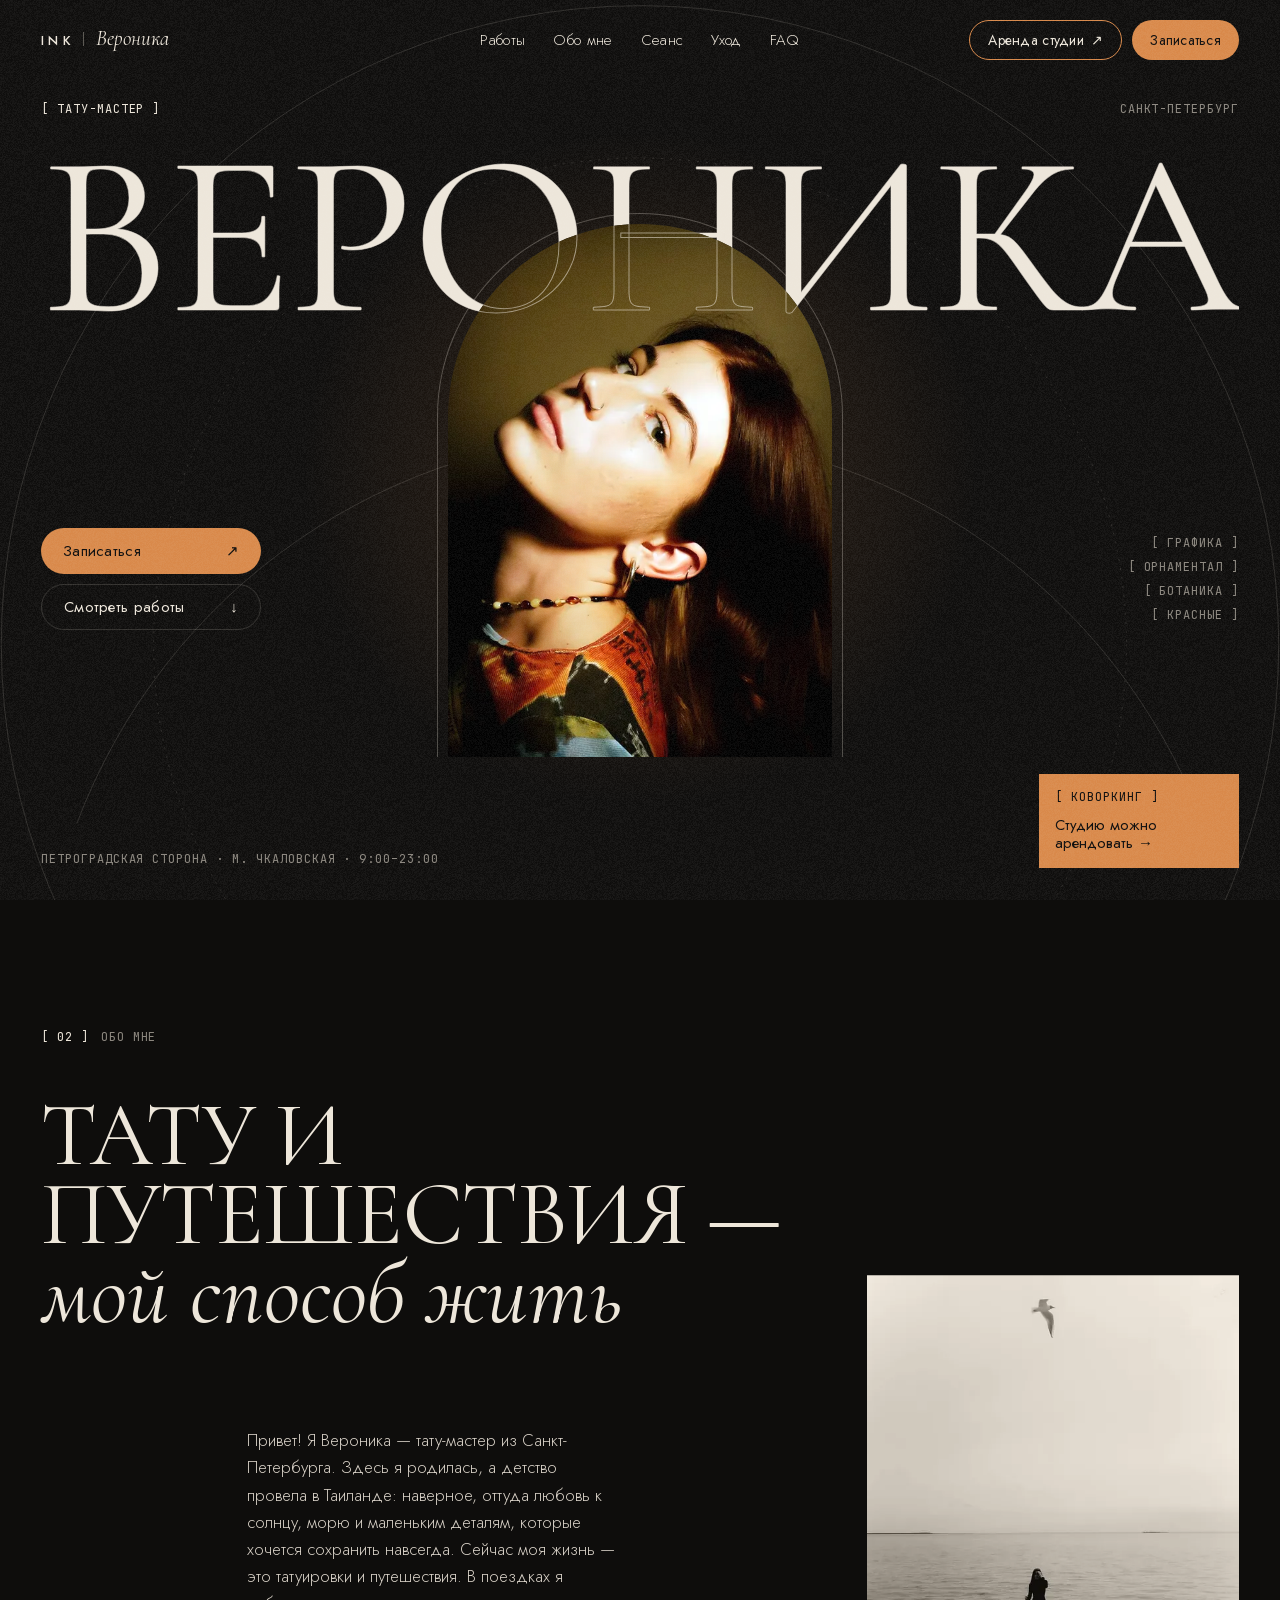
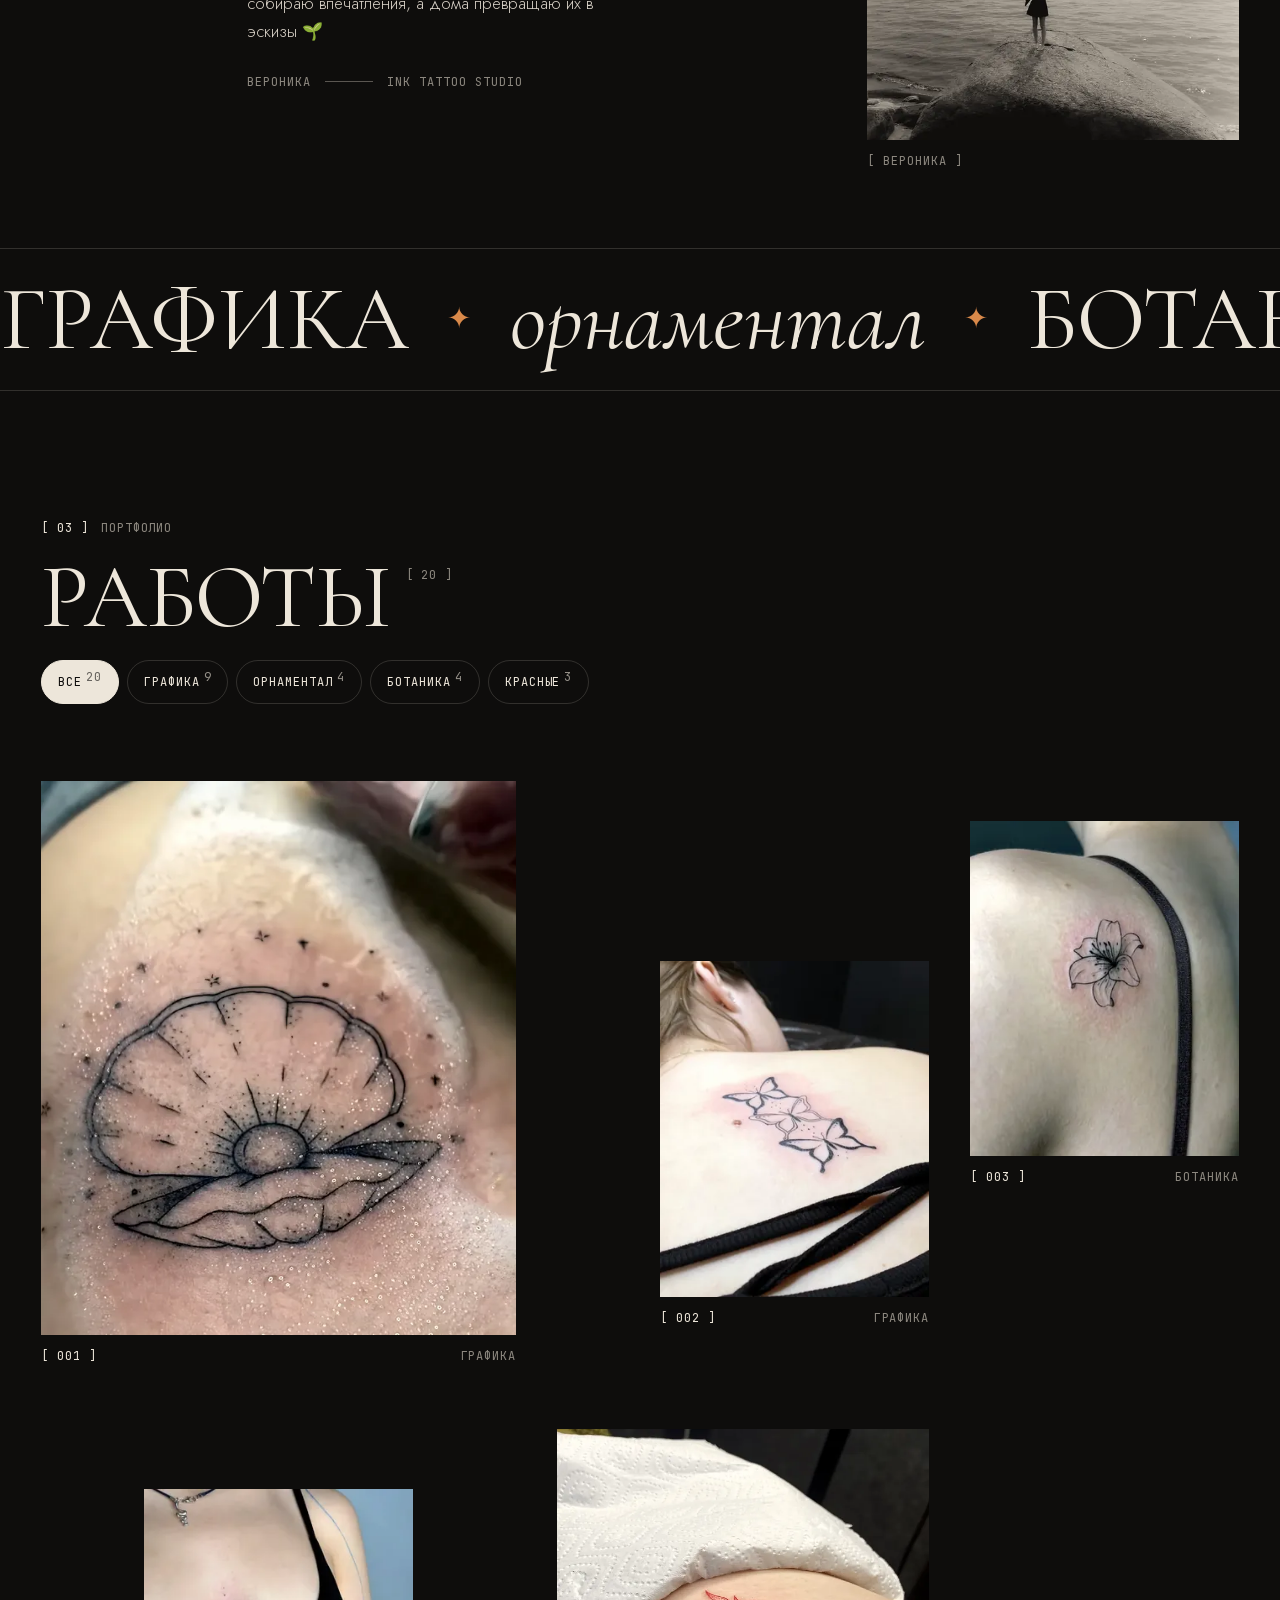
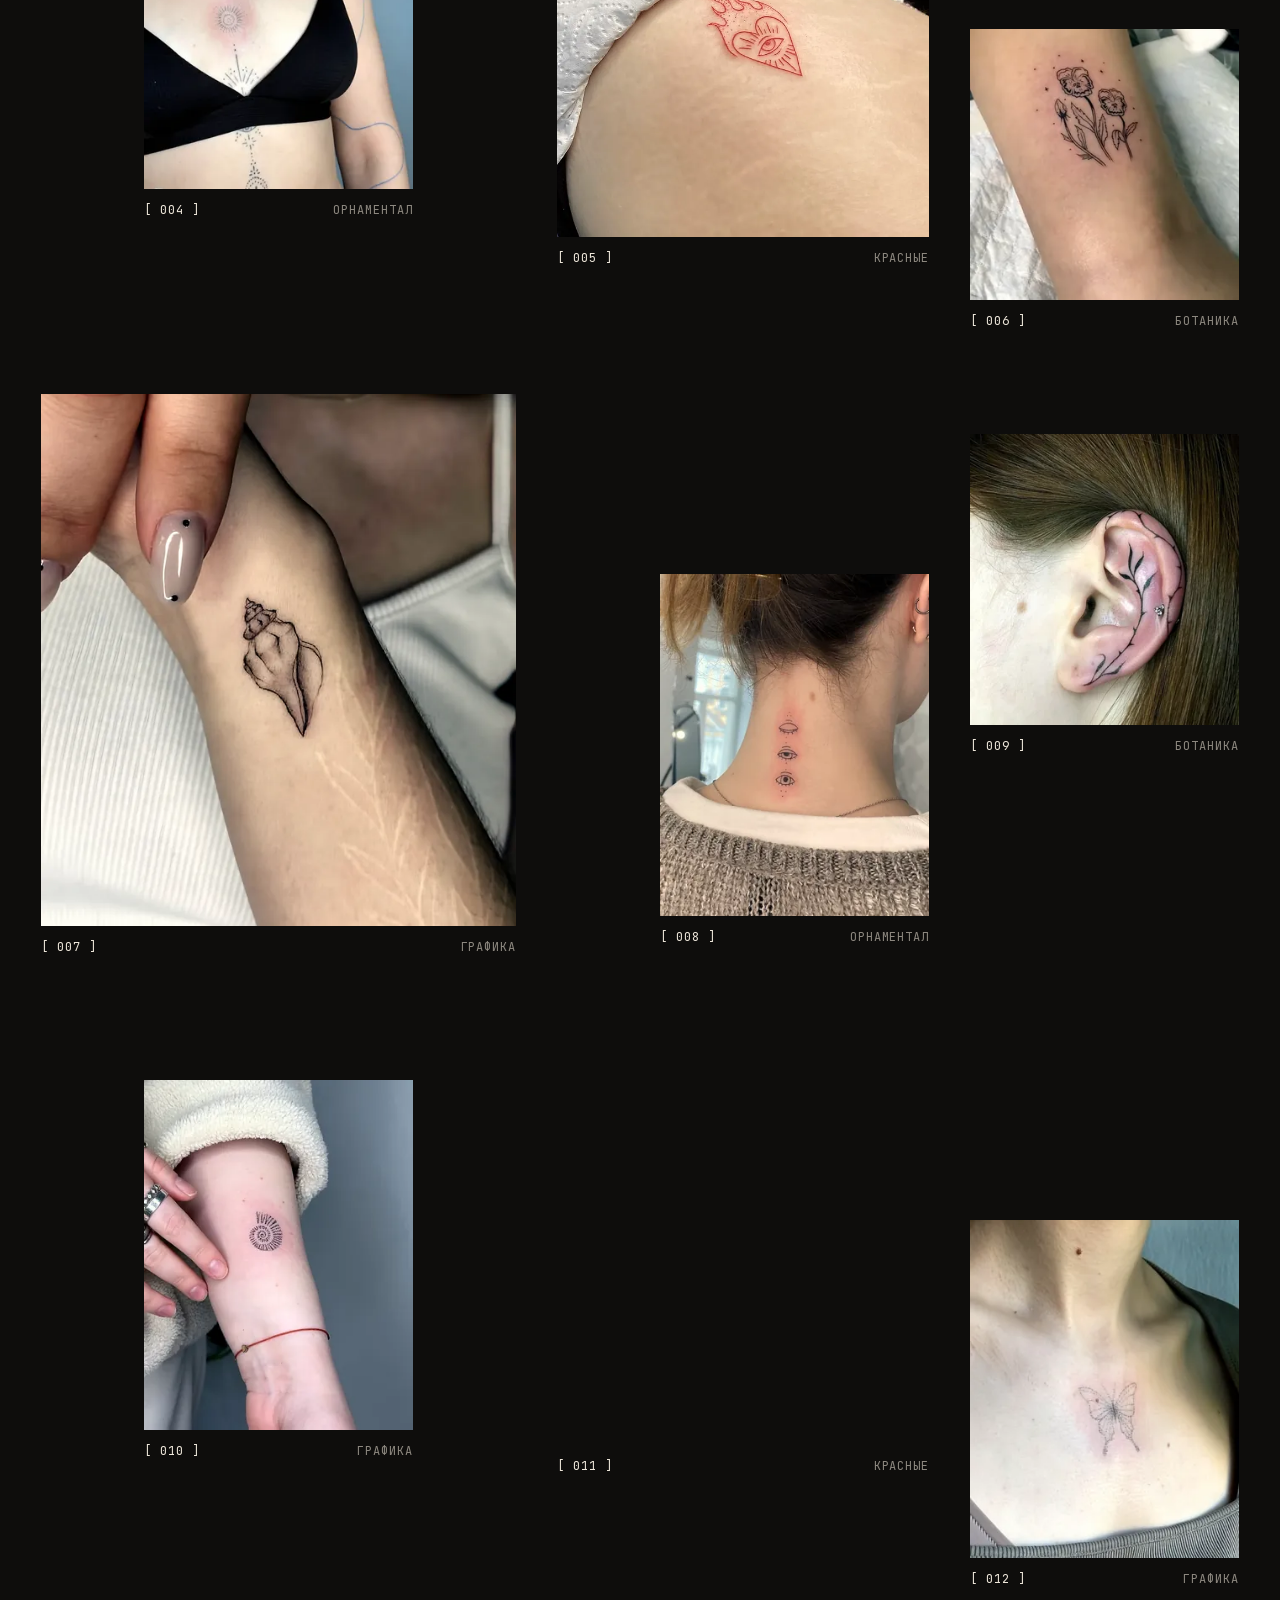
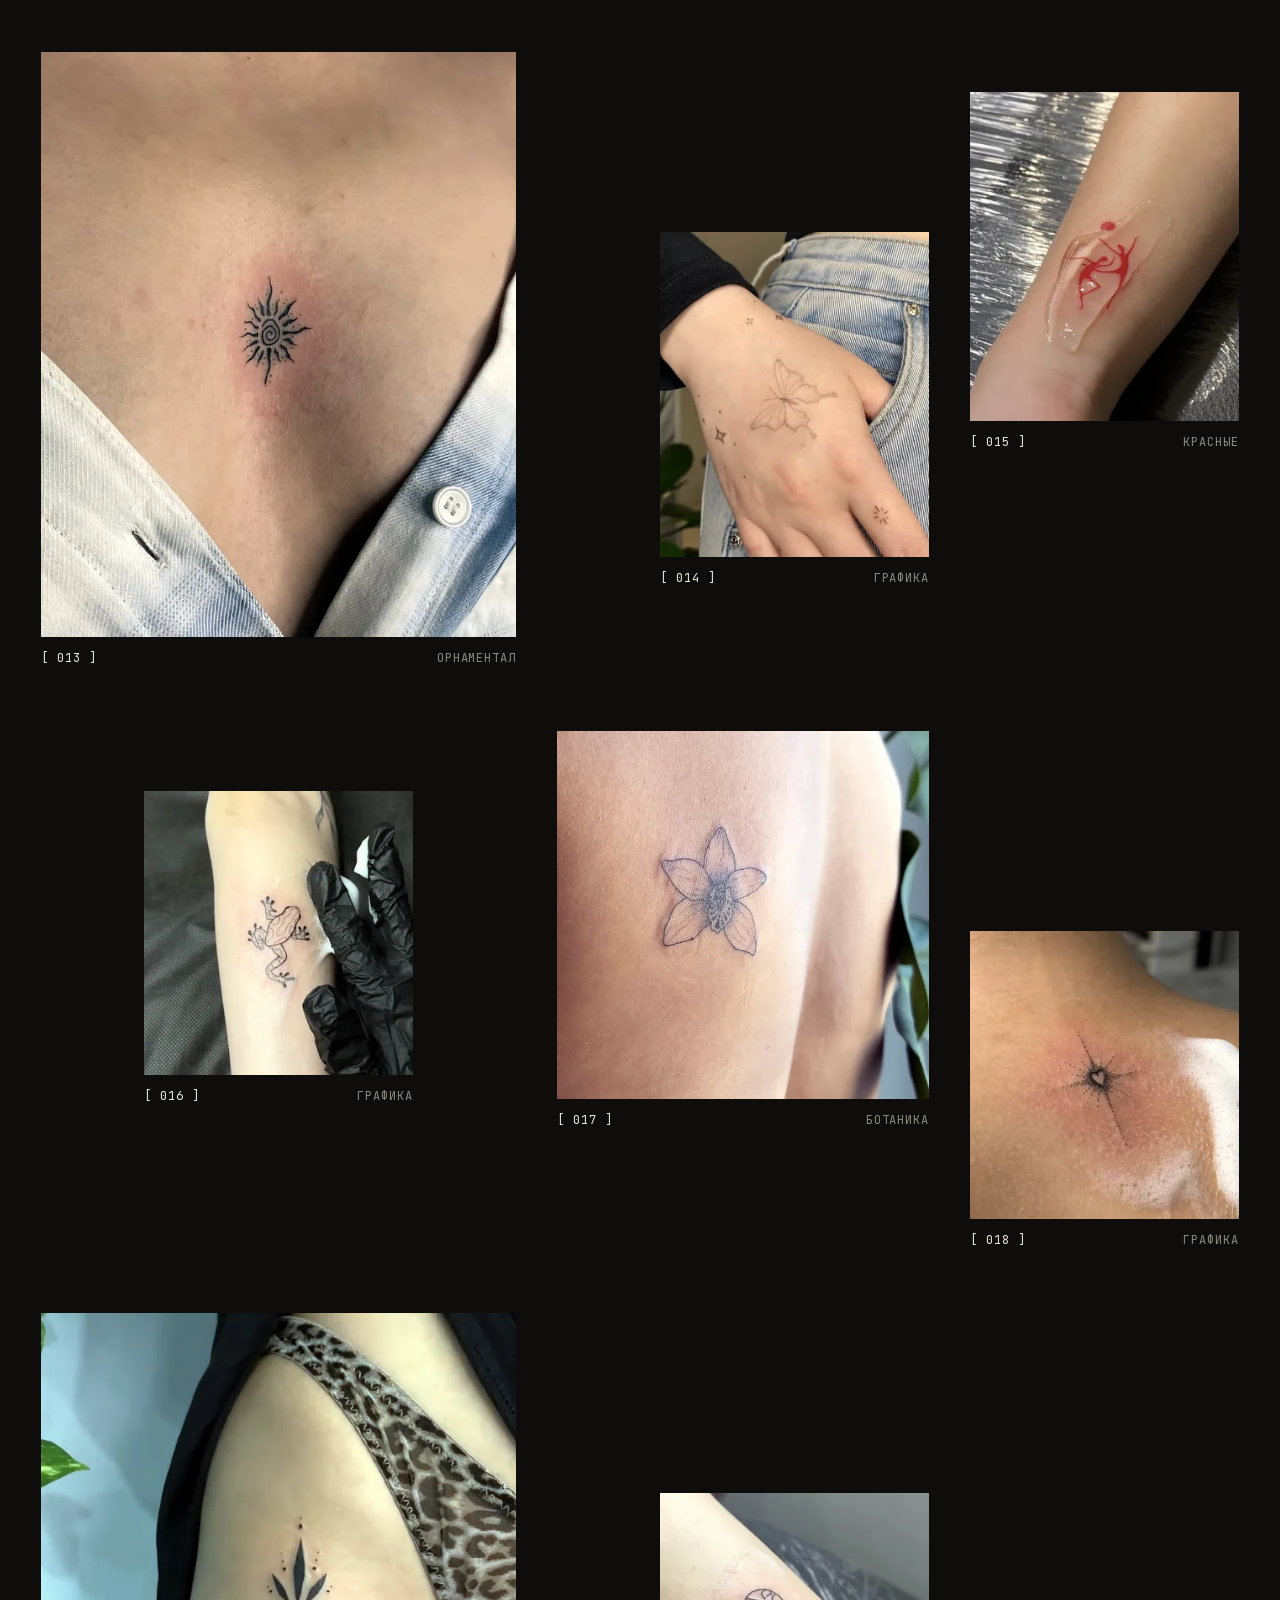
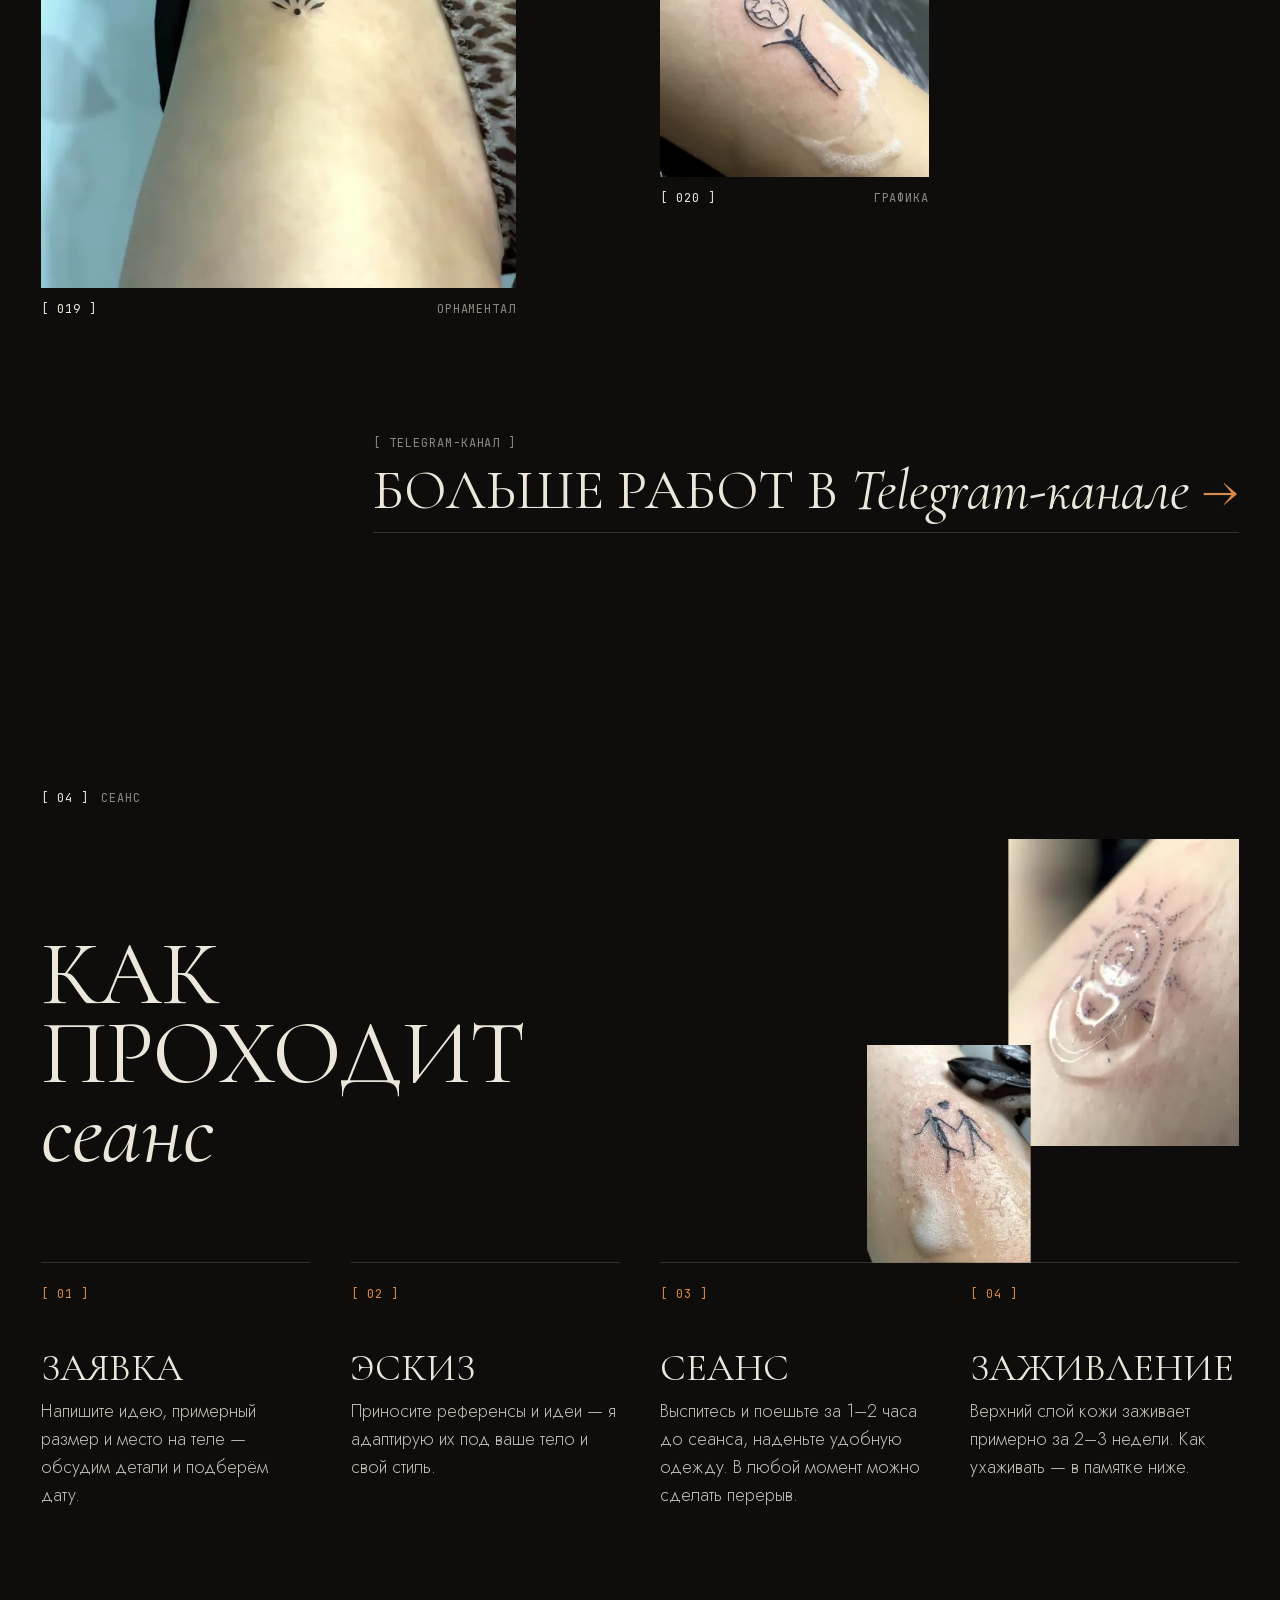
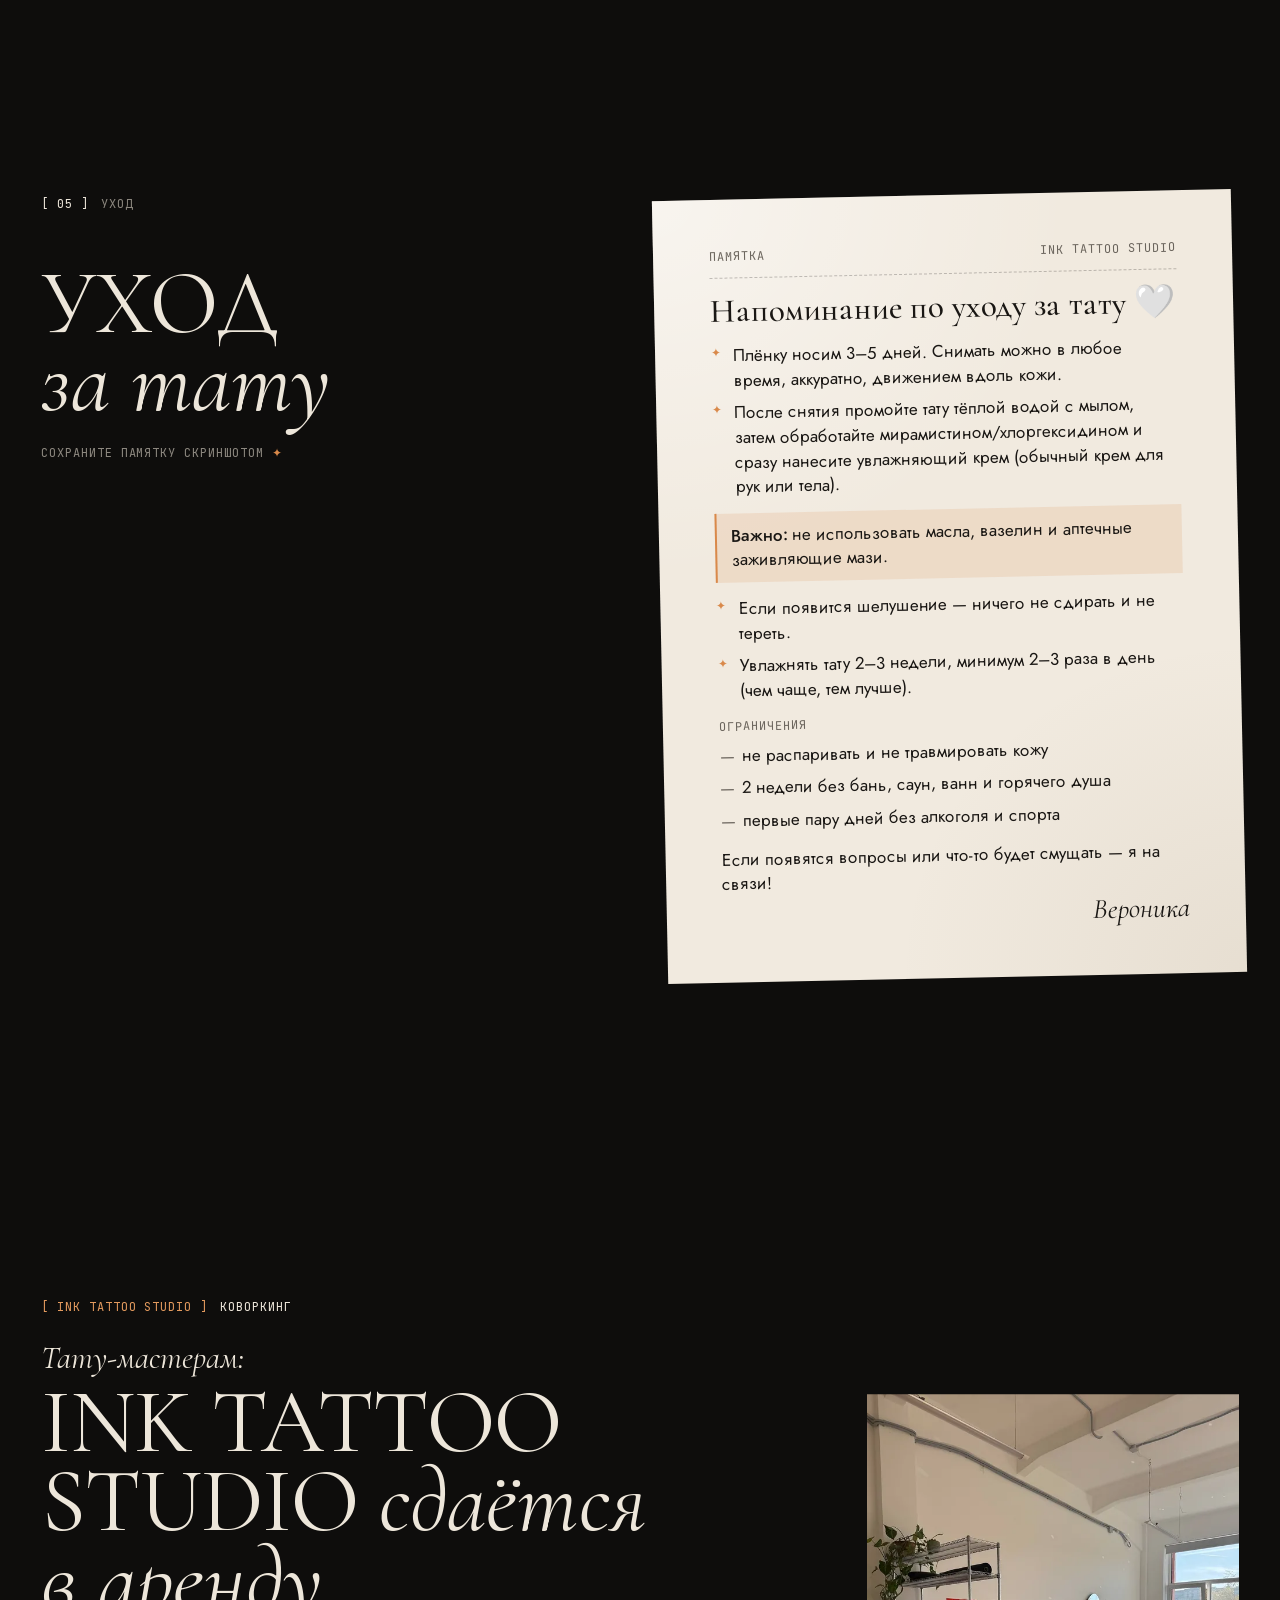
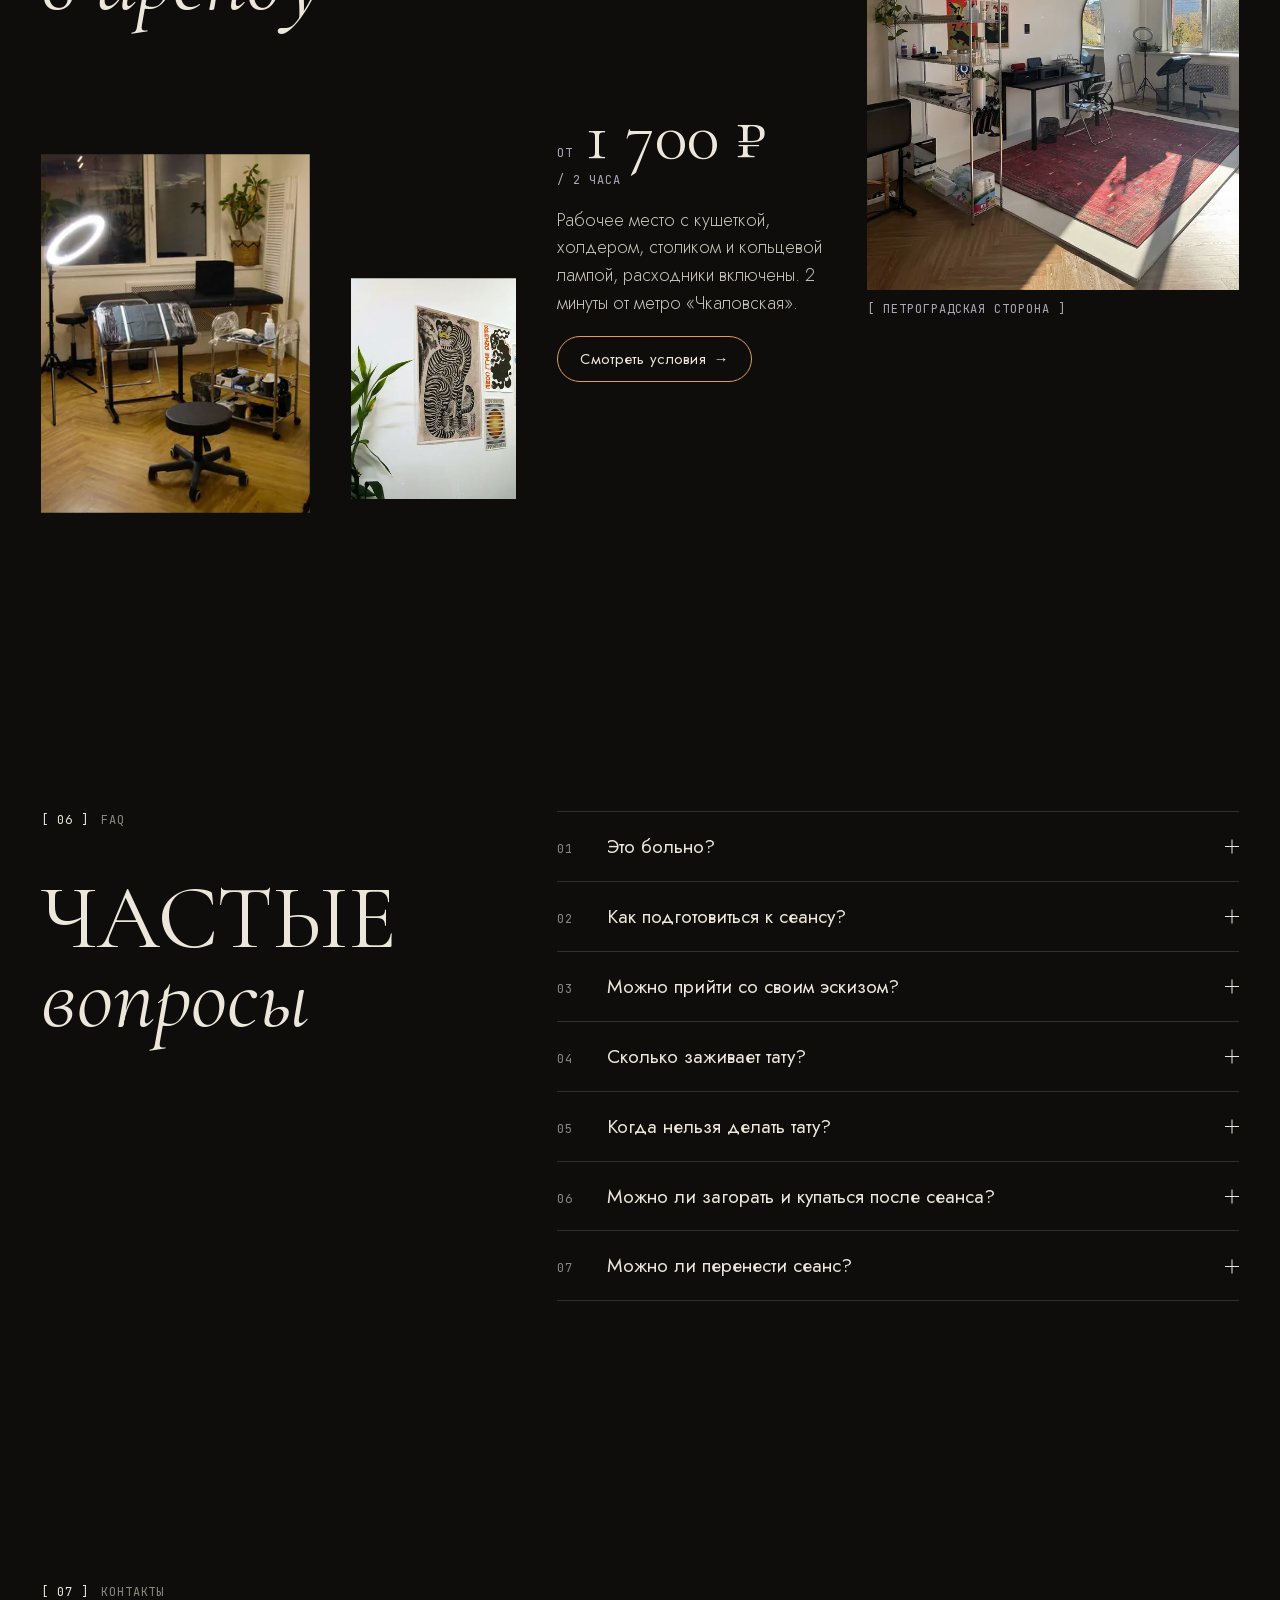
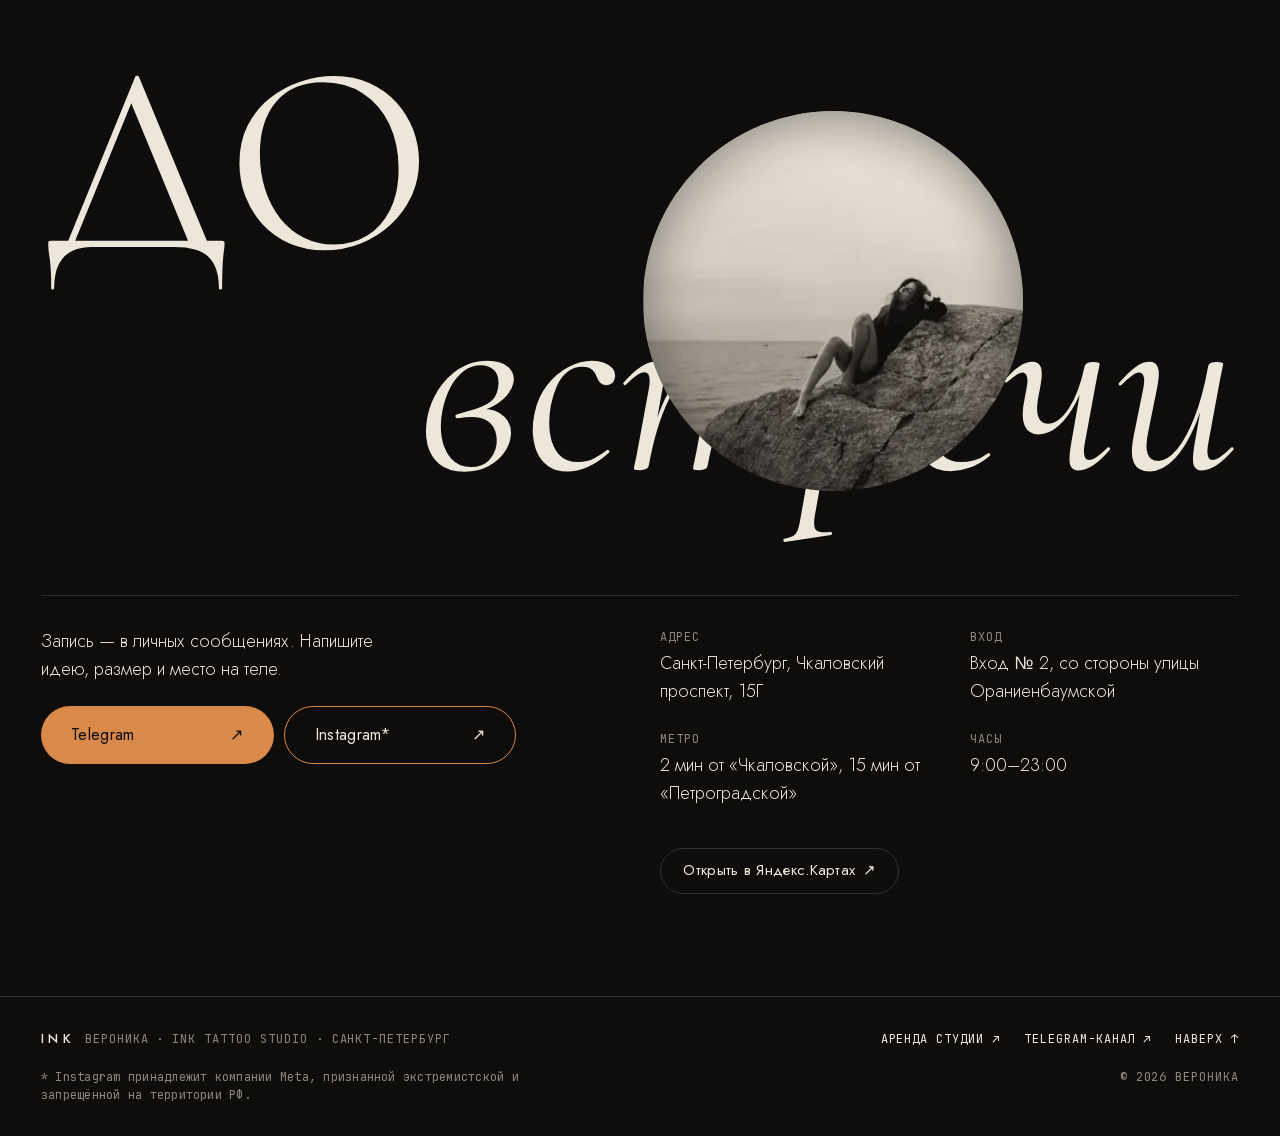
==== commit e31a169c: "Новое фото на первом экране" ====
--- a/index.html
+++ b/index.html
@@ -67,7 +67,7 @@
   <link rel="preload" href="assets/fonts/cormorant-garamond.woff2" as="font" type="font/woff2" crossorigin>
   <link rel="preload" href="assets/fonts/jost.woff2" as="font" type="font/woff2" crossorigin>
   <link rel="preload" as="image" type="image/webp"
-        imagesrcset="assets/img/portrait-hero-640.webp 640w, assets/img/portrait-hero-1148.webp 1148w"
+        imagesrcset="assets/img/portrait-hero-640.webp 640w, assets/img/portrait-hero-960.webp 960w, assets/img/portrait-hero-1354.webp 1354w"
         imagesizes="(min-width: 1200px) 430px, (min-width: 768px) 360px, 64vw">
 
   <script>
@@ -154,10 +154,10 @@
         <figure class="hero__arch">
           <div class="hero__photo">
             <img src="assets/img/portrait-hero-640.webp"
-                 srcset="assets/img/portrait-hero-640.webp 640w, assets/img/portrait-hero-1148.webp 1148w"
+                 srcset="assets/img/portrait-hero-640.webp 640w, assets/img/portrait-hero-960.webp 960w, assets/img/portrait-hero-1354.webp 1354w"
                  sizes="(min-width: 1200px) 430px, (min-width: 768px) 360px, 64vw"
-                 width="1148" height="1617"
-                 alt="Вероника, тату-мастер — портрет: рыжие волосы, светлый пиджак"
+                 width="1354" height="1920"
+                 alt="Вероника, тату-мастер — портрет в профиль, рыжие волосы"
                  fetchpriority="high" decoding="async">
           </div>
         </figure>
